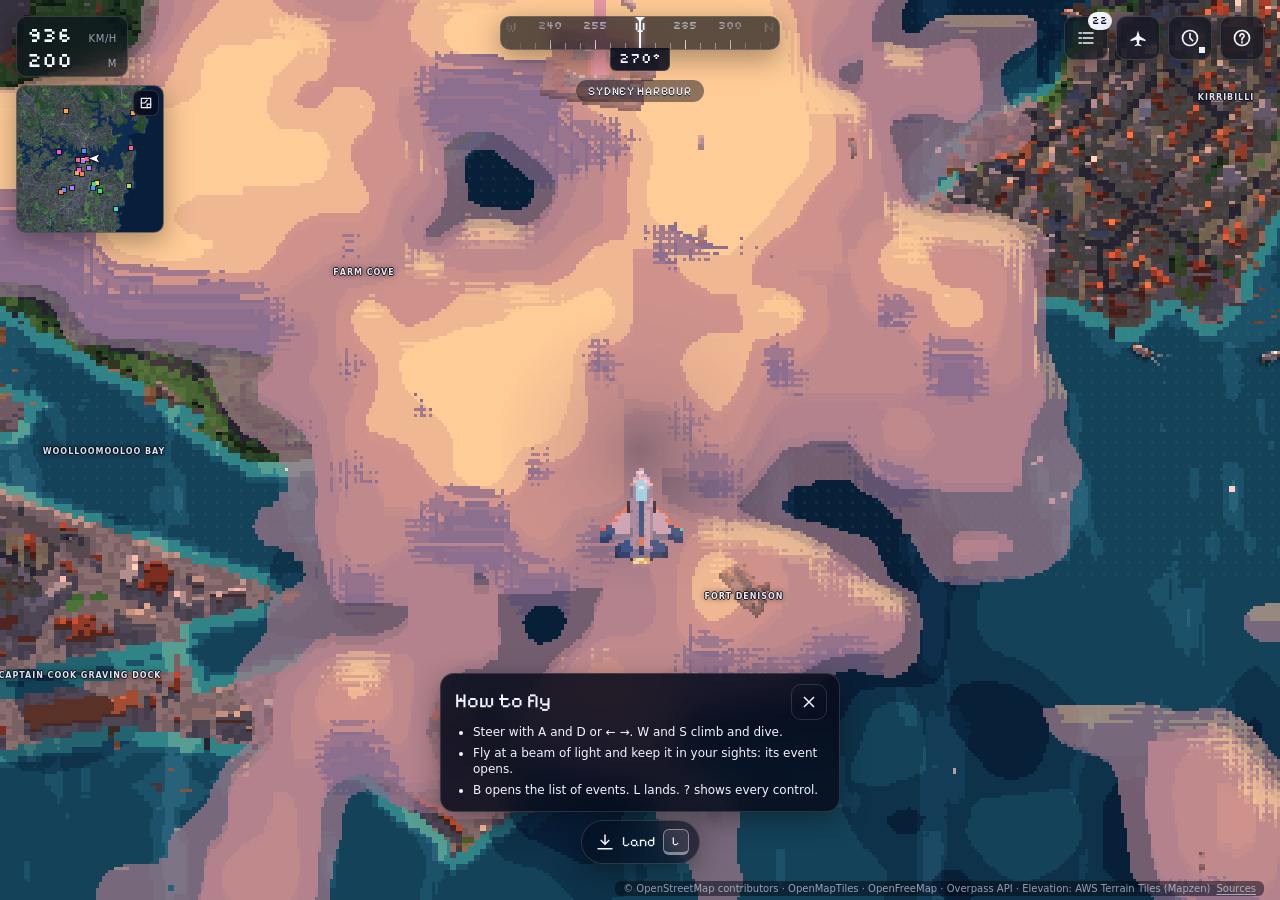
==== index.html @ 1a8a4163 "Sculpted, finer models for the cars, bus, jets and walker" ====
<!doctype html>
<html lang="en">
  <head>
    <meta charset="utf-8" />
    <meta name="viewport" content="width=device-width, initial-scale=1, viewport-fit=cover, user-scalable=no" />
    <!-- UI_CONFIG.theme.loadingBg, for before the script runs; src/ui/page-colour.test.ts keeps it in step. -->
    <meta name="theme-color" content="#0b1020" />
    <title>Flyby Sydney</title>
    <script type="module" crossorigin src="./assets/index-UgwZSFsy.js"></script>
    <link rel="stylesheet" crossorigin href="./assets/index-CGlspt0a.css">
  </head>
  <body>
    <div id="app">
      <canvas id="view" aria-label="Map of Sydney seen from the air"></canvas>
      <div id="ui"></div>
    </div>
  </body>
</html>
---- assets/index-CGlspt0a.css ----
:root{color-scheme:dark}html,body{margin:0;height:100%;overflow:hidden;background:#0b1020;overscroll-behavior:none;-webkit-tap-highlight-color:transparent}#app{position:fixed;inset:0}#view{position:absolute;inset:0;width:100%;height:100%;display:block;image-rendering:crisp-edges;image-rendering:pixelated;touch-action:none;user-select:none;-webkit-user-select:none}.fs-ui{--fs-font-pixel: "Pixelify Sans", ui-monospace, "SF Mono", Menlo, Consolas, monospace;--fs-family-number: "Silkscreen", "Pixelify Sans", ui-monospace, "SF Mono", Menlo, Consolas, monospace;--fs-font-ui: system-ui, -apple-system, "Segoe UI", Roboto, "Helvetica Neue", Arial, sans-serif;--edge-t: max(var(--fs-gutter), env(safe-area-inset-top, 0px));--edge-r: max(var(--fs-gutter), env(safe-area-inset-right, 0px));--edge-b: max(var(--fs-gutter), env(safe-area-inset-bottom, 0px));--edge-l: max(var(--fs-gutter), env(safe-area-inset-left, 0px));--btn: var(--fs-button);--map: var(--fs-minimap);--steer: var(--fs-steer-zone);--boost: var(--fs-boost);--pad-btn: var(--fs-pad-button);--pad-land: var(--fs-pad-land);--top-right-w: calc(4 * var(--btn) + 3 * var(--fs-gap));--readout-w: var(--fs-readout-w);--side: max(var(--readout-w), var(--top-right-w));--touch-col-gap: 10px;--pad-gap: 8px;--touch-right-w: calc(var(--fs-zoom-button) + var(--touch-col-gap) + var(--pad-btn) + var(--pad-gap) + var(--boost));--c: var(--fs-text);--c-soft: var(--fs-hover);position:fixed;inset:0;overflow:hidden;overflow:clip;pointer-events:none;color:var(--fs-text);font-family:var(--fs-font-ui);font-size:var(--fs-font-body);line-height:1.35;-webkit-font-smoothing:antialiased;-webkit-tap-highlight-color:transparent;-webkit-user-select:none;user-select:none}.fs-ui.fs-compact{--btn: var(--fs-button-compact);--readout-w: var(--fs-readout-compact-w);--map: var(--fs-minimap-compact);--top-right-w: calc(2 * var(--btn) + var(--fs-gap))}.fs-ui.fs-short{--map: var(--fs-minimap-short);--steer: var(--fs-steer-zone-short);--boost: var(--fs-boost-short);--pad-btn: var(--fs-pad-button-short);--pad-land: var(--fs-pad-land-short)}.fs-ui [hidden]{display:none!important}.fs-ui *,.fs-ui *:before,.fs-ui *:after{box-sizing:border-box}:where(.fs-ui) :where(button,input,a){font:inherit;color:inherit}:where(.fs-ui) :where(button){cursor:pointer;border:0;background:none;padding:0;margin:0}.fs-ui :focus-visible{outline:2px solid var(--fs-text);outline-offset:2px}.fs-ui :focus:not(:focus-visible){outline:none}.fs-hit{pointer-events:auto}.fs-num,.fs-panel-title,.fs-dialog-title,.fs-card-title,.fs-loading-title{font-family:var(--fs-font-pixel);font-variant-numeric:tabular-nums;letter-spacing:.02em}.fs-num{font-family:var(--fs-family-number);letter-spacing:0}.fs-icon{width:1em;height:1em;flex:none;fill:none;stroke:currentColor;stroke-width:2;stroke-linecap:square;stroke-linejoin:miter}.fs-visually-hidden{position:absolute!important;width:1px;height:1px;overflow:hidden;clip:rect(0 0 0 0);white-space:nowrap}.fs-glass,.fs-glass-strong{background:var(--fs-panel-bg);border:1px solid var(--fs-border);box-shadow:var(--fs-shadow);-webkit-backdrop-filter:blur(var(--fs-blur)) saturate(1.4);backdrop-filter:blur(var(--fs-blur)) saturate(1.4)}.fs-glass-strong{background:var(--fs-panel-bg-strong)}.fs-layer{position:absolute;inset:0;overflow:hidden;pointer-events:none;z-index:var(--fs-z-labels)}.fs-labels{position:absolute;inset:0}.fs-label{position:absolute;left:0;top:0;white-space:nowrap;will-change:transform,opacity;pointer-events:none}.fs-label-inner{display:inline-flex;align-items:center;gap:var(--fs-gap-small);transform:translate(-50%,-50%)}.fs-label-dot{display:none}.fs-label-place .fs-label-inner{font-size:var(--fs-font-place-label);font-weight:650;font-variant-caps:all-small-caps;letter-spacing:.08em;color:var(--fs-text);text-shadow:1px 0 0 var(--fs-label-outline),-1px 0 0 var(--fs-label-outline),0 1px 0 var(--fs-label-outline),0 -1px 0 var(--fs-label-outline),0 0 6px var(--fs-label-outline)}.fs-label-landmark .fs-label-inner{transform:translate(-50%,calc(-100% - var(--fs-label-landmark-offset)));font-family:var(--fs-font-pixel);font-size:var(--fs-font-landmark-label);text-transform:uppercase;letter-spacing:.08em;color:var(--fs-text);text-shadow:1px 0 0 var(--fs-label-outline),-1px 0 0 var(--fs-label-outline),0 1px 0 var(--fs-label-outline),0 -1px 0 var(--fs-label-outline)}.fs-label-landmark .fs-label-inner:before{content:"";width:5px;height:5px;background:var(--fs-text);transform:rotate(45deg);box-shadow:0 0 0 1px var(--fs-label-outline)}.fs-label-event .fs-label-inner{pointer-events:auto;cursor:pointer;transform:translate(-50%,calc(-100% - var(--fs-label-event-offset)));padding:3px 9px 3px 7px;border-radius:999px;background:var(--fs-label-bg);border:1px solid var(--fs-border);font-size:var(--fs-font-event-label);font-weight:600;max-width:40vw}.fs-label-event .fs-label-text{overflow:hidden;text-overflow:ellipsis}.fs-label-event .fs-label-dot{display:block;flex:none;width:8px;height:8px;background:var(--c);box-shadow:0 0 6px var(--c)}.fs-label-event:hover .fs-label-inner{border-color:var(--c)}.fs-lock{--half: 40px;position:absolute;left:0;top:0;z-index:var(--fs-z-lock);color:var(--c, var(--fs-lock-neutral));pointer-events:none;will-change:transform}.fs-corner{position:absolute;left:0;top:0;width:var(--fs-lock-bracket);height:var(--fs-lock-bracket);line-height:0;filter:drop-shadow(0 0 1px rgba(0,0,0,.9)) drop-shadow(0 0 4px var(--c, transparent))}.fs-tl{transform:translate(calc(-1 * var(--half)),calc(-1 * var(--half)))}.fs-tr{transform:translate(calc(var(--half) - var(--fs-lock-bracket)),calc(-1 * var(--half))) scaleX(-1)}.fs-bl{transform:translate(calc(-1 * var(--half)),calc(var(--half) - var(--fs-lock-bracket))) scaleY(-1)}.fs-br{transform:translate(calc(var(--half) - var(--fs-lock-bracket)),calc(var(--half) - var(--fs-lock-bracket))) scale(-1)}.fs-bracket{display:block}.fs-bracket-ink{fill:currentColor}.fs-ring{position:absolute;left:0;top:0;transform:translate(-50%,-50%) rotate(-90deg);filter:drop-shadow(0 0 1px rgba(0,0,0,.9))}.fs-ring-track{fill:none;stroke:#ffffff47}.fs-ring-fill{fill:none;stroke:currentColor}.fs-lock-below{position:absolute;left:0;top:calc(var(--half) + var(--fs-lock-title-gap));transform:translate(-50%);display:flex;flex-direction:column;align-items:center;gap:3px}.fs-lock-title{max-width:60vw;overflow:hidden;text-overflow:ellipsis;white-space:nowrap;padding:2px 8px;border-radius:6px;background:var(--fs-panel-bg);border:1px solid var(--fs-border);font-family:var(--fs-font-pixel);font-size:var(--fs-font-small);color:var(--fs-text)}.fs-lock-hint{padding:1px 7px;border-radius:6px;background:var(--c, var(--fs-lock-neutral));color:var(--fs-loading-bg);font-family:var(--fs-font-pixel);font-size:var(--fs-font-tiny);letter-spacing:.06em;text-transform:uppercase;white-space:nowrap}.fs-lock.fs-locked .fs-corner{animation:fs-flash .5s steps(2,jump-none) 2}@keyframes fs-flash{50%{opacity:.25}}.fs-top{position:absolute;top:var(--edge-t);left:var(--edge-l);right:var(--edge-r);display:grid;grid-template-columns:minmax(var(--side),1fr) minmax(0,var(--fs-compass-w)) minmax(var(--side),1fr);gap:var(--fs-gap);align-items:start;z-index:var(--fs-z-hud);pointer-events:none}.fs-wide.fs-panel-open .fs-top{right:calc(var(--edge-r) + var(--fs-panel-w) + var(--fs-gap));--side: var(--readout-w)}.fs-top-left{display:flex;flex-direction:column;align-items:flex-start;gap:var(--fs-gap)}.fs-top-centre{display:flex;flex-direction:column;align-items:center;min-width:0}.fs-readouts{width:var(--readout-w);padding:6px 10px;border-radius:var(--fs-radius-small);display:grid;gap:2px}.fs-readout{display:flex;align-items:baseline;justify-content:space-between;gap:var(--fs-gap-small)}.fs-readout-value{font-size:var(--fs-font-number);line-height:1.1}.fs-readout-unit{font-size:var(--fs-font-tiny);color:var(--fs-muted);text-transform:uppercase;letter-spacing:.06em}.fs-compact .fs-readout-value{font-size:var(--fs-font-number-compact)}.fs-fps{padding:3px 8px;border-radius:999px;font-size:var(--fs-font-small);display:inline-flex;gap:var(--fs-gap-small);align-items:baseline}.fs-compass{position:relative;width:100%;height:var(--fs-compass-h);border-radius:var(--fs-radius-small)}.fs-compass-window{position:absolute;inset:0;overflow:hidden;border-radius:inherit;-webkit-mask-image:linear-gradient(90deg,transparent,#000 22%,#000 78%,transparent);mask-image:linear-gradient(90deg,transparent,#000 22%,#000 78%,transparent)}.fs-compass-strip{position:absolute;top:0;bottom:0;left:50%;background-image:linear-gradient(90deg,rgba(255,255,255,.4) 1px,transparent 1px);background-size:var(--fs-compass-tick) 6px;background-position:0 100%;background-repeat:repeat-x;will-change:transform}.fs-compass-mark{position:absolute;top:3px;transform:translate(-50%);font-family:var(--fs-family-number);font-size:var(--fs-font-compass);color:var(--fs-muted);line-height:1}.fs-compass-mark:after{content:"";position:absolute;left:50%;top:calc(var(--fs-compass-h) - 14px);width:1px;height:10px;background:#ffffffa6}.fs-compass-mark.fs-cardinal{font-size:var(--fs-font-body);color:var(--fs-text)}.fs-compass-mark.fs-north{font-weight:700}.fs-compass-needle{position:absolute;left:50%;top:0;bottom:0;width:2px;margin-left:-1px;background:var(--fs-text);box-shadow:0 0 6px #fff9}.fs-compass-needle:before{content:"";position:absolute;left:-4px;top:0;border:5px solid transparent;border-top-color:var(--fs-text)}.fs-compass-readout{position:absolute;left:50%;top:100%;transform:translate(-50%,-1px);padding:1px 8px 2px;border-radius:0 0 6px 6px;background:var(--fs-panel-bg-strong);border:1px solid var(--fs-border);border-top:0;font-size:var(--fs-font-body)}.fs-banner{margin-top:30px;max-width:100%;padding:3px 12px;border-radius:999px;background:#04081473;font-family:var(--fs-font-pixel);font-size:var(--fs-font-small);letter-spacing:.06em;text-transform:uppercase;white-space:nowrap;overflow:hidden;text-overflow:ellipsis;text-shadow:0 1px 0 var(--fs-label-outline)}.fs-street{margin-top:6px;max-width:100%;padding:3px 10px;border-radius:999px;display:inline-flex;align-items:center;gap:7px;font-size:var(--fs-font-tiny)}.fs-street-label{font-family:var(--fs-font-pixel);letter-spacing:.06em;text-transform:uppercase;white-space:nowrap;overflow:hidden;text-overflow:ellipsis;min-width:0}.fs-street-bar{flex:none;width:40px;height:6px;background:#ffffff29;overflow:hidden}.fs-street-fill{display:block;width:100%;height:100%;background:var(--fs-text);transform:scaleX(0);transform-origin:left}.fs-street-num{flex:none;min-width:3ch;text-align:right}.fs-compact .fs-street-bar{display:none}.fs-minimap{position:relative;width:var(--map);height:var(--map);border-radius:var(--fs-radius-small);overflow:hidden;pointer-events:auto}.fs-minimap-canvas{display:block;width:100%;height:100%;image-rendering:pixelated;image-rendering:crisp-edges;cursor:pointer}.fs-minimap-toggle{position:absolute;top:4px;right:4px;width:26px;height:26px;display:grid;place-items:center;border-radius:7px;background:var(--fs-panel-bg-strong);border:1px solid var(--fs-border);font-size:14px}.fs-minimap.fs-collapsed{width:36px;height:36px}.fs-minimap.fs-collapsed .fs-minimap-canvas{display:none}.fs-minimap.fs-collapsed .fs-minimap-toggle{inset:4px;width:auto;height:auto;background:none;border:0}.fs-top-right{position:absolute;top:var(--edge-t);right:var(--edge-r);z-index:var(--fs-z-popover);pointer-events:none}.fs-topbar{display:grid;grid-auto-flow:column;gap:var(--fs-gap)}.fs-compact .fs-topbar{grid-auto-flow:row;grid-template-columns:repeat(2,var(--btn))}.fs-round{position:relative;width:var(--btn);height:var(--btn);display:grid;place-items:center;border-radius:var(--fs-radius-small);font-size:20px;transition:background-color var(--fs-fast),border-color var(--fs-fast)}.fs-round:hover{background-color:#1e2642cc}.fs-round.fs-on{border-color:var(--fs-border-strong);background-color:#283256d9}.fs-badge{position:absolute;top:-5px;right:-5px;min-width:18px;height:18px;padding:0 4px;border-radius:9px;display:grid;place-items:center;background:var(--fs-text);color:var(--fs-loading-bg);font-size:var(--fs-font-tiny);line-height:1}.fs-live-dot{position:absolute;right:6px;bottom:6px;width:6px;height:6px;background:var(--fs-text);opacity:0}.fs-btn-time.fs-live .fs-live-dot{opacity:1;animation:fs-blink 2s steps(2,jump-none) infinite}@keyframes fs-blink{50%{opacity:.2}}.fs-popover{position:absolute;top:calc(100% + var(--fs-gap));right:0;width:min(var(--fs-popover-w),calc(100vw - 2 * var(--fs-gutter)));max-height:calc(100vh - var(--edge-t) - var(--edge-b) - 2 * var(--btn) - 3 * var(--fs-gap));overflow-y:auto;overscroll-behavior:contain;padding:12px 14px 14px;border-radius:var(--fs-radius);background:var(--fs-panel-bg-strong)}.fs-popover-head{display:flex;align-items:center;justify-content:space-between;gap:var(--fs-gap)}.fs-popover-title{font-family:var(--fs-font-pixel);font-size:var(--fs-font-body)}.fs-time-value{display:block;margin:10px 0 8px;font-size:var(--fs-font-heading)}.fs-popover-note{margin:10px 0 0;color:var(--fs-muted);font-size:var(--fs-font-small)}.fs-popover-section{margin-top:12px;padding-top:12px;border-top:1px solid var(--fs-border)}.fs-quality-head{display:flex;align-items:center;justify-content:space-between;gap:var(--fs-gap);flex-wrap:wrap}.fs-slider{width:100%;height:28px;margin:0;background:transparent;-webkit-appearance:none;appearance:none;cursor:pointer}.fs-slider::-webkit-slider-runnable-track{height:8px;border-radius:2px;background:linear-gradient(90deg,#141c3d 0% 20%,#c9875a 26%,#8fb7e0 40% 70%,#d9785a 77%,#3a2a5c 84%,#141c3d 92%);border:1px solid var(--fs-border)}.fs-slider::-moz-range-track{height:8px;border-radius:2px;background:linear-gradient(90deg,#141c3d 0% 20%,#c9875a 26%,#8fb7e0 40% 70%,#d9785a 77%,#3a2a5c 84%,#141c3d 92%);border:1px solid var(--fs-border)}.fs-slider::-webkit-slider-thumb{-webkit-appearance:none;width:18px;height:22px;margin-top:-8px;border-radius:3px;background:var(--fs-text);border:2px solid var(--fs-loading-bg);box-shadow:0 0 0 1px var(--fs-border-strong)}.fs-slider::-moz-range-thumb{width:14px;height:18px;border-radius:3px;background:var(--fs-text);border:2px solid var(--fs-loading-bg)}.fs-time-ticks{position:relative;height:14px;margin:2px 9px 0}.fs-time-tick{position:absolute;top:0;transform:translate(-50%);font-size:var(--fs-font-tiny);color:var(--fs-muted);white-space:nowrap}.fs-chip{height:var(--fs-chip-h);padding:0 11px;border-radius:999px;border:1px solid var(--fs-border);background:#ffffff0a;font-size:13px;font-weight:600;display:inline-flex;align-items:center;gap:6px;white-space:nowrap;flex:none;transition:background-color var(--fs-fast),border-color var(--fs-fast)}.fs-chip:hover{background:var(--fs-hover)}.fs-chip.fs-on{background:#ffffff29;border-color:var(--fs-border-strong)}.fs-chip-cat.fs-on{background:var(--c-soft);border-color:var(--c)}.fs-chip-icon{font-size:14px;line-height:1}.fs-static{pointer-events:none}.fs-icon-btn{width:36px;height:36px;flex:none;display:grid;place-items:center;border-radius:var(--fs-radius-small);border:1px solid var(--fs-border);font-size:18px;transition:background-color var(--fs-fast)}.fs-icon-btn:hover{background:var(--fs-hover)}.fs-btn{flex:1 1 0;min-width:0;height:var(--fs-action-h);padding:0 14px;display:inline-flex;align-items:center;justify-content:center;gap:8px;border-radius:var(--fs-radius-small);border:1px solid var(--fs-border-strong);background:#ffffff0f;font-weight:650;text-decoration:none;white-space:nowrap;font-size:var(--fs-font-body);transition:background-color var(--fs-fast),filter var(--fs-fast)}.fs-btn .fs-icon{font-size:18px}.fs-btn:hover{background:var(--fs-hover)}.fs-btn-primary{flex-basis:100%;background:var(--c);border-color:transparent;color:var(--fs-loading-bg);box-shadow:0 0 22px var(--c-soft)}.fs-btn-primary:hover{filter:brightness(1.08)}.fs-link-btn{font-size:var(--fs-font-small);color:var(--fs-muted);text-decoration:underline;text-underline-offset:2px}.fs-tag{display:inline-flex;align-items:center;gap:4px;padding:1px 6px;border-radius:4px;border:1px dashed var(--fs-border-strong);color:var(--fs-muted);font-size:var(--fs-font-tiny);text-transform:uppercase;letter-spacing:.06em;white-space:nowrap}.fs-tag-sample{height:var(--fs-chip-h);padding:0 10px;border-radius:999px;font-size:var(--fs-font-tiny)}.fs-tag .fs-icon{font-size:12px}.fs-panel{position:absolute;left:0;right:0;bottom:0;z-index:var(--fs-z-panel);display:flex;flex-direction:column;max-height:var(--fs-sheet-max);border-radius:var(--fs-radius) var(--fs-radius) 0 0;border-bottom:0;padding-bottom:env(safe-area-inset-bottom,0px);padding-left:env(safe-area-inset-left,0px);padding-right:env(safe-area-inset-right,0px);visibility:hidden;transform:translate3d(0,calc(100% + 24px),0);transition:transform var(--fs-panel) cubic-bezier(.2,.8,.2,1),visibility 0s linear var(--fs-panel);-webkit-user-select:text;user-select:text}.fs-panel.fs-open{visibility:visible;transform:none;transition:transform var(--fs-panel) cubic-bezier(.2,.8,.2,1),visibility 0s}.fs-panel.fs-dragging{transition:none}.fs-drawer{height:var(--fs-sheet-max)}.fs-card{z-index:var(--fs-z-card)}.fs-wide .fs-panel{top:calc(var(--edge-t) + var(--btn) + var(--fs-gap));right:var(--edge-r);bottom:var(--edge-b);left:auto;width:min(var(--fs-panel-w),calc(100vw - 2 * var(--fs-gutter)));height:auto;max-height:none;border-radius:var(--fs-radius);border-bottom:1px solid var(--fs-border);padding:0;transform:translate3d(calc(100% + var(--edge-r) + 24px),0,0)}.fs-wide .fs-card{bottom:auto;max-height:calc(100% - var(--edge-t) - var(--btn) - var(--fs-gap) - var(--edge-b))}.fs-wide .fs-panel.fs-open{transform:none}.fs-short .fs-panel-head{padding-bottom:6px}.fs-panel-head{flex:none;padding:8px var(--fs-gutter) 10px;touch-action:none}.fs-wide .fs-panel-head{padding-top:14px;touch-action:auto}.fs-grabber{width:38px;height:4px;margin:0 auto 8px;border-radius:2px;background:#ffffff4d}.fs-wide .fs-grabber{display:none}.fs-panel-head-row{display:flex;align-items:center;justify-content:space-between;gap:var(--fs-gap)}.fs-panel-head-text{display:flex;align-items:baseline;gap:10px;min-width:0}.fs-panel-title{margin:0;font-size:var(--fs-font-heading);font-weight:600;outline:none}.fs-count{color:var(--fs-muted);font-size:var(--fs-font-small)}.fs-panel-body{flex:1 1 auto;min-height:0;overflow-y:auto;overscroll-behavior:contain;-webkit-overflow-scrolling:touch;touch-action:pan-y;padding:0 var(--fs-gutter) var(--fs-gutter)}.fs-search{display:flex;align-items:center;gap:8px;height:42px;padding:0 12px;border-radius:var(--fs-radius-small);background:#ffffff0f;border:1px solid var(--fs-border);color:var(--fs-muted);font-size:16px}.fs-search:focus-within{border-color:var(--fs-border-strong)}.fs-search-input{flex:1;min-width:0;height:100%;border:0;outline:none;background:transparent;color:var(--fs-text);font-size:var(--fs-font-input);-webkit-user-select:text;user-select:text}.fs-search-input::placeholder{color:var(--fs-muted)}.fs-chips{display:flex;flex-wrap:wrap;gap:6px;margin-top:10px}.fs-chips-scroll{flex-wrap:nowrap;overflow-x:auto;margin-left:calc(-1 * var(--fs-gutter));margin-right:calc(-1 * var(--fs-gutter));padding:0 var(--fs-gutter) 2px;scrollbar-width:none;touch-action:pan-x pan-y;-webkit-mask-image:linear-gradient(90deg,#000 85%,transparent);mask-image:linear-gradient(90deg,#000 85%,transparent)}.fs-chips-when{flex-wrap:nowrap;overflow-x:auto;scrollbar-width:none}.fs-chips-when .fs-chip{flex:1 1 auto;justify-content:center;padding:0 6px}.fs-chips-when::-webkit-scrollbar,.fs-chips-scroll::-webkit-scrollbar{display:none}.fs-wide:not(.fs-short) .fs-chips-scroll{flex-wrap:wrap;overflow:visible;margin-left:0;margin-right:0;padding:0;-webkit-mask-image:none;mask-image:none}.fs-list-meta{display:flex;align-items:center;justify-content:space-between;gap:var(--fs-gap);margin:12px 0 8px}.fs-segment{display:inline-flex;padding:2px;border-radius:999px;border:1px solid var(--fs-border)}.fs-segment-btn{height:26px;padding:0 11px;border-radius:999px;font-size:var(--fs-font-small);font-weight:600;color:var(--fs-muted)}.fs-segment-btn.fs-on{background:#ffffff24;color:var(--fs-text)}.fs-list{list-style:none;margin:0;padding:0;display:flex;flex-direction:column;gap:4px}.fs-item{width:100%;display:grid;grid-template-columns:var(--fs-icon-tile) minmax(0,1fr) auto;gap:10px;align-items:center;padding:8px;border-radius:var(--fs-radius-small);border:1px solid transparent;background:#ffffff08;text-align:left;transition:background-color var(--fs-fast),border-color var(--fs-fast)}.fs-item:hover{background:var(--fs-hover)}.fs-item:focus-visible{outline:none;border-color:var(--c);background:var(--fs-hover)}.fs-tile{width:var(--fs-icon-tile);height:var(--fs-icon-tile);display:grid;place-items:center;border-radius:9px;background:var(--c-soft);box-shadow:inset 0 0 0 1px var(--c);font-size:18px;line-height:1}.fs-item-main{display:flex;flex-direction:column;gap:2px;min-width:0}.fs-item-title{font-weight:650;overflow:hidden;display:-webkit-box;-webkit-line-clamp:2;-webkit-box-orient:vertical}.fs-item-sub{display:flex;flex-wrap:nowrap;column-gap:6px;color:var(--fs-muted);font-size:var(--fs-font-small);min-width:0}.fs-item-venue{flex:0 1 auto;min-width:0;overflow:hidden;text-overflow:ellipsis;white-space:nowrap}.fs-item-when{flex:none;white-space:nowrap}.fs-item-when:before{content:"·";margin-right:6px}.fs-live-now .fs-item-when{color:var(--c);font-weight:650}.fs-item-meta{display:flex;flex-direction:column;align-items:flex-end;gap:3px;font-size:var(--fs-font-small);white-space:nowrap}.fs-item-distance:empty{display:none}.fs-item-price{color:var(--fs-muted);max-width:90px;overflow:hidden;text-overflow:ellipsis}.fs-empty{padding:28px 8px;text-align:center;color:var(--fs-muted)}.fs-card-tags{display:flex;flex-wrap:wrap;gap:6px;min-width:0}.fs-card-title{margin:2px 0 10px;font-size:var(--fs-font-heading);font-weight:600;line-height:1.2;outline:none;overflow-wrap:anywhere}.fs-facts{display:grid;gap:6px;margin-bottom:12px}.fs-fact{display:flex;align-items:flex-start;gap:10px}.fs-fact .fs-icon{font-size:16px;margin-top:1px;color:var(--c)}.fs-card-desc{margin:0 0 16px;line-height:1.5;color:#f3f5ffdb}.fs-card-actions{display:flex;flex-wrap:wrap;gap:var(--fs-gap)}.fs-card-actions .fs-btn-primary,.fs-card-actions .fs-btn-walk{flex:1 1 calc(50% - var(--fs-gap) / 2)}.fs-card .fs-peek-only{display:none}.fs-card.fs-peek .fs-peek-only{display:inline-flex}.fs-card.fs-peek .fs-peek-hide{display:none!important}.fs-card.fs-peek .fs-panel-body{cursor:pointer;overflow:hidden}.fs-card.fs-peek .fs-card-title{margin-bottom:4px;white-space:nowrap;overflow:hidden;text-overflow:ellipsis}.fs-card.fs-peek .fs-facts{margin-bottom:10px}.fs-card.fs-peek .fs-card-actions{flex-wrap:nowrap}.fs-card.fs-peek .fs-btn-primary,.fs-card.fs-peek .fs-btn-walk{flex-basis:0}.fs-card.fs-peek .fs-card-actions .fs-btn{padding:0 8px;gap:6px}.fs-compact .fs-card.fs-peek .fs-card-actions .fs-icon{display:none}.fs-touch-on:not(.fs-wide) .fs-card.fs-peek{left:var(--edge-l);right:var(--edge-r);bottom:calc(var(--edge-b) + var(--fs-attr-h) + var(--steer) + var(--fs-gap));border-radius:var(--fs-radius);border-bottom:1px solid var(--fs-border);padding:0}.fs-touch-on:not(.fs-wide) .fs-card.fs-peek .fs-grabber{display:none}.fs-card.fs-peek:not(.fs-open){opacity:0;transition:transform var(--fs-panel) cubic-bezier(.2,.8,.2,1),opacity var(--fs-panel),visibility 0s linear var(--fs-panel)}.fs-wide.fs-drawer-open .fs-card.fs-peek{top:auto;bottom:var(--edge-b)}.fs-roomy.fs-drawer-open .fs-card{right:calc(var(--edge-r) + var(--fs-panel-w) + var(--fs-gap))}.fs-roomy.fs-drawer-open .fs-card.fs-peek{top:calc(var(--edge-t) + var(--btn) + var(--fs-gap));bottom:auto}.fs-roomy.fs-drawer-open.fs-card-open .fs-top,.fs-roomy.fs-drawer-open.fs-card-open .fs-bottom-centre,.fs-roomy.fs-drawer-open.fs-card-open .fs-touch-right{right:calc(var(--edge-r) + 2 * var(--fs-panel-w) + 2 * var(--fs-gap))}.fs-wide.fs-panel-open .fs-popover{right:calc(var(--fs-panel-w) + var(--fs-gap))}.fs-roomy.fs-drawer-open.fs-card-open .fs-popover{right:calc(2 * var(--fs-panel-w) + 2 * var(--fs-gap))}.fs-short .fs-card:not(.fs-peek) .fs-card-actions{position:sticky;bottom:calc(-1 * var(--fs-gutter));margin:0 calc(-1 * var(--fs-gutter));padding:var(--fs-gap) var(--fs-gutter) var(--fs-gutter);background:var(--fs-loading-bg)}.fs-first{width:min(var(--fs-hint-w),100%);padding:10px 12px 12px 14px;border-radius:var(--fs-radius);pointer-events:auto}.fs-first-head{display:flex;align-items:center;justify-content:space-between;gap:var(--fs-gap);margin-bottom:4px}.fs-first-title{font-family:var(--fs-font-pixel);font-size:var(--fs-font-heading)}.fs-first-lines{margin:0;padding:0 0 0 18px;display:grid;gap:4px;font-size:var(--fs-font-small);line-height:1.4}.fs-panel-open:not(.fs-wide) .fs-first,.fs-short.fs-panel-open .fs-first{display:none}.fs-short .fs-first{position:relative;padding:6px 40px 6px 10px}.fs-short .fs-first-head{margin:0}.fs-short .fs-first-title{display:none}.fs-short .fs-first-head .fs-icon-btn{position:absolute;top:4px;right:4px;width:30px;height:30px}.fs-short .fs-first-lines{gap:1px;font-size:var(--fs-font-tiny)}.fs-bottom-centre{position:absolute;left:var(--edge-l);right:var(--edge-r);bottom:calc(var(--edge-b) + var(--fs-attr-h));display:flex;flex-direction:column;align-items:center;gap:var(--fs-gap);z-index:var(--fs-z-toast);pointer-events:none}.fs-touch-on:not(.fs-short) .fs-bottom-centre{bottom:calc(var(--edge-b) + var(--fs-attr-h) + var(--steer) + var(--fs-gap))}.fs-wide.fs-panel-open .fs-bottom-centre{right:calc(var(--edge-r) + var(--fs-panel-w) + var(--fs-gap))}.fs-panel-open:not(.fs-wide) .fs-status{display:none}.fs-status{display:flex;flex-direction:column;align-items:center;gap:var(--fs-gap);max-width:100%}.fs-status-pill{display:inline-flex;align-items:center;gap:10px;max-width:min(440px,100%);padding:7px 16px 7px 12px;border-radius:999px;font-size:18px}.fs-status-lines{display:flex;flex-direction:column;min-width:0}.fs-status-title{font-family:var(--fs-font-pixel);font-size:var(--fs-font-body);white-space:nowrap;overflow:hidden;text-overflow:ellipsis}.fs-status-hint{font-size:var(--fs-font-small);color:var(--fs-muted)}.fs-walk-tip .fs-status-hint{color:var(--fs-text)}.fs-hud-action{display:inline-flex;align-items:center;gap:8px;height:var(--fs-action-h);padding:0 10px 0 14px;border-radius:999px;font-family:var(--fs-font-pixel);font-size:var(--fs-font-body);transition:background-color var(--fs-fast),border-color var(--fs-fast)}.fs-hud-action .fs-icon{font-size:18px}.fs-hud-action:hover{background-color:#1e2642cc;border-color:var(--fs-border-strong)}.fs-warning{border-color:var(--fs-warning);color:var(--fs-warning);animation:fs-pulse 1.2s ease-in-out infinite}.fs-warning .fs-status-hint{color:var(--fs-text)}@keyframes fs-pulse{50%{box-shadow:0 0 0 4px #ffb5472e,var(--fs-shadow)}}.fs-toast{max-width:min(420px,100%);padding:8px 16px;border-radius:999px;font-size:var(--fs-font-small);text-align:center}.fs-toast-in{animation:fs-rise var(--fs-panel) ease-out}@keyframes fs-rise{0%{opacity:0;transform:translateY(8px)}}.fs-attr{position:absolute;right:var(--edge-r);bottom:max(4px,env(safe-area-inset-bottom,0px));max-width:calc(100% - 2 * var(--fs-gutter));z-index:var(--fs-z-hud);display:flex;flex-direction:column;align-items:flex-end;gap:var(--fs-gap-small);pointer-events:none}.fs-wide.fs-panel-open .fs-attr{right:calc(var(--edge-r) + var(--fs-panel-w) + var(--fs-gap));max-width:calc(100% - var(--fs-panel-w) - var(--edge-r) - var(--fs-gap) - var(--edge-l))}.fs-attr-line{display:flex;align-items:center;gap:6px;max-width:100%;padding:1px 8px;border-radius:6px;background:#04081480;font-size:var(--fs-font-tiny);color:var(--fs-muted)}.fs-attr-text{overflow:hidden;text-overflow:ellipsis;white-space:nowrap}.fs-attr-more{text-decoration:underline;text-underline-offset:2px;font-size:var(--fs-font-tiny);flex:none}.fs-sources{width:min(340px,calc(100vw - 2 * var(--fs-gutter)));padding:10px 12px;border-radius:var(--fs-radius-small);font-size:var(--fs-font-small);-webkit-user-select:text;user-select:text}.fs-sources-title{margin:0 0 6px;font-family:var(--fs-font-pixel);font-size:var(--fs-font-body);font-weight:600}.fs-sources ul{margin:0;padding-left:16px}.fs-sources li+li{margin-top:4px}.fs-sources a{color:var(--fs-text)}.fs-sources-meta{color:var(--fs-muted)}.fs-touch{position:absolute;bottom:calc(var(--edge-b) + var(--fs-attr-h));z-index:var(--fs-z-touch);pointer-events:none}.fs-touch-left{left:var(--edge-l);width:max(calc(2 * var(--fs-steer-radius)),min(var(--steer),calc(100% - var(--edge-l) - var(--edge-r) - var(--touch-right-w) - var(--fs-gap))));height:var(--steer)}.fs-wide.fs-panel-open .fs-touch-left{width:max(calc(2 * var(--fs-steer-radius)),min(var(--steer),calc(100% - var(--edge-l) - var(--edge-r) - var(--fs-panel-w) - var(--fs-gap) - var(--touch-right-w) - var(--fs-gap))))}.fs-steer{position:relative;width:100%;height:100%;border-radius:var(--fs-radius);touch-action:none}.fs-stick{position:absolute;left:50%;top:50%;width:calc(2 * var(--fs-steer-radius));height:calc(2 * var(--fs-steer-radius));margin:calc(-1 * var(--fs-steer-radius)) 0 0 calc(-1 * var(--fs-steer-radius));border-radius:50%;background:#090d1c6b;border:1px solid var(--fs-border);-webkit-backdrop-filter:blur(6px);backdrop-filter:blur(6px);transition:opacity var(--fs-fast)}.fs-stick:before{content:"";position:absolute;inset:22%;border-radius:50%;border:1px dashed rgba(255,255,255,.16)}.fs-knob{position:absolute;left:50%;top:50%;width:var(--fs-knob);height:var(--fs-knob);margin:calc(-.5 * var(--fs-knob)) 0 0 calc(-.5 * var(--fs-knob));border-radius:50%;background:#f3f5ffd1;box-shadow:0 2px 10px #0006,inset 0 -3px #00000026;will-change:transform}.fs-steering .fs-stick{background:#090d1c8c;border-color:var(--fs-border-strong)}.fs-steer-hint{position:absolute;left:50%;bottom:0;transform:translate(-50%);font-family:var(--fs-font-pixel);font-size:var(--fs-font-tiny);color:var(--fs-muted);text-transform:uppercase;letter-spacing:.1em;text-shadow:0 1px 0 var(--fs-label-outline)}.fs-steering .fs-steer-hint{opacity:0}.fs-touch-right{right:var(--edge-r);display:flex;align-items:flex-end;gap:var(--touch-col-gap)}.fs-wide.fs-panel-open .fs-touch-right{right:calc(var(--edge-r) + var(--fs-panel-w) + var(--fs-gap))}.fs-zoom-col{display:flex;flex-direction:column;gap:6px}.fs-pad-cluster{display:grid;grid-template-columns:var(--pad-btn) var(--boost);grid-template-rows:auto var(--pad-btn) var(--boost);gap:var(--pad-gap);place-items:center}.fs-pad-btn{width:var(--pad-btn);height:var(--pad-btn);display:flex;flex-direction:column;align-items:center;justify-content:center;gap:1px;border-radius:50%;background:#090d1c8c;border:1px solid var(--fs-border);box-shadow:0 4px 14px #0000004d;-webkit-backdrop-filter:blur(6px);backdrop-filter:blur(6px);font-size:20px;touch-action:none;-webkit-touch-callout:none;transition:transform 80ms ease-out,background-color 80ms}.fs-pad-btn.fs-pressed{transform:scale(.92);background:#3c4878bf;border-color:var(--fs-border-strong)}.fs-pad-label{font-family:var(--fs-font-pixel);font-size:9px;text-transform:uppercase;letter-spacing:.06em;line-height:1}.fs-pad-boost{width:var(--boost);height:var(--boost);font-size:26px}.fs-pad-view{grid-area:2 / 1}.fs-pad-select{grid-area:2 / 2}.fs-pad-roll{grid-area:3 / 1}.fs-pad-boost{grid-area:3 / 2}.fs-pad-btn.fs-pad-action{grid-area:1 / 1 / 2 / 3;width:100%;height:var(--pad-land);flex-direction:row;gap:6px;border-radius:999px;font-size:18px}.fs-pad-cluster.fs-two-actions .fs-pad-btn.fs-pad-action{grid-area:1 / 1 / 2 / 2;padding:0 8px}.fs-pad-cluster.fs-two-actions .fs-pad-btn.fs-pad-drive{grid-area:1 / 2 / 2 / 3}.fs-pad-action .fs-pad-label{font-size:var(--fs-font-small)}.fs-pad-zoom{width:var(--fs-zoom-button);height:var(--fs-zoom-button);border-radius:var(--fs-radius-small);font-size:18px}.fs-modal{position:absolute;inset:0;z-index:var(--fs-z-modal);display:grid;place-items:center;padding:var(--edge-t) var(--edge-r) var(--edge-b) var(--edge-l);background:#0306108c}.fs-dialog{width:min(var(--fs-dialog-w),100%);max-height:100%;overflow-y:auto;overscroll-behavior:contain;padding:16px var(--fs-gutter) var(--fs-gutter);border-radius:var(--fs-radius)}.fs-dialog-head{display:flex;align-items:center;justify-content:space-between;gap:var(--fs-gap)}.fs-dialog-brand{display:flex;align-items:center;gap:12px}.fs-dialog-title{margin:0;font-size:var(--fs-font-heading);font-weight:600}.fs-dialog-intro{margin:10px 0 14px;color:var(--fs-muted);line-height:1.5}.fs-tabs{display:flex;flex-wrap:wrap;gap:6px;margin-bottom:8px}.fs-tab{flex:1 1 auto;height:var(--fs-chip-h);padding:0 10px;border-radius:999px;border:1px solid var(--fs-border);font-size:13px;font-weight:600;color:var(--fs-muted)}.fs-tab.fs-on{background:#ffffff24;border-color:var(--fs-border-strong);color:var(--fs-text)}.fs-tab-panel{outline:none}.fs-keys{margin:0}.fs-keys-heading{margin:14px 0 2px;font-family:var(--fs-font-pixel);font-size:var(--fs-font-small);font-weight:400;letter-spacing:.08em;text-transform:uppercase;color:var(--fs-muted)}.fs-keys-heading:first-child{margin-top:4px}.fs-key-row{display:grid;grid-template-columns:minmax(0,.9fr) minmax(0,1.1fr);gap:12px;align-items:center;padding:8px 0;border-bottom:1px solid var(--fs-border)}.fs-key-row:last-child{border-bottom:0}.fs-keys dt{font-weight:600}.fs-keys dd{margin:0;display:flex;flex-wrap:wrap;justify-content:flex-end;align-items:center;gap:4px;text-align:right}.fs-ui kbd{min-width:26px;height:26px;padding:0 7px;display:inline-grid;place-items:center;border-radius:6px;border:1px solid var(--fs-border-strong);border-bottom-width:3px;background:#ffffff14;font-family:var(--fs-font-pixel);font-size:var(--fs-font-small);line-height:1}.fs-or,.fs-sep{color:var(--fs-muted);font-size:var(--fs-font-tiny);padding:0 2px}.fs-words{color:var(--fs-muted);font-size:var(--fs-font-small)}.fs-loading{position:absolute;inset:0;z-index:var(--fs-z-loading);display:grid;place-items:center;background:radial-gradient(120% 80% at 50% 0%,rgba(91,140,255,.18),transparent 60%),var(--fs-loading-bg);transition:opacity var(--fs-loading-fade) ease}.fs-loading.fs-out{opacity:0;pointer-events:none}.fs-loading-inner{position:relative;z-index:1;padding:0 var(--fs-gutter) 12vh;text-align:center}.fs-loading-jet{display:inline-block;margin-bottom:14px;animation:fs-bob 2.4s ease-in-out infinite}.fs-jet-sprite{display:block}.fs-jet-sprite .fs-flame{animation:fs-blink .3s steps(2,jump-none) infinite}@keyframes fs-bob{50%{transform:translateY(-6px)}}.fs-loading-title{margin:0;font-size:var(--fs-font-title);font-weight:700;line-height:1;text-shadow:0 4px 0 rgba(0,0,0,.45)}.fs-loading-tagline{margin:10px 0 0;color:var(--fs-muted)}.fs-loading-bar{width:min(var(--fs-loading-bar-w),72vw);height:var(--fs-loading-bar-h);margin:26px auto 10px;border-radius:2px;background:#ffffff1a;border:1px solid var(--fs-border);overflow:hidden}.fs-loading-fill{height:100%;transform-origin:0 50%;transform:scaleX(0);transition:transform .2s ease-out}.fs-loading-status{margin:0;min-height:1.4em;color:var(--fs-muted);font-size:var(--fs-font-small)}.fs-loading-action{flex:none;margin-top:12px;min-width:160px}.fs-loading-failed .fs-loading-status{color:var(--fs-text);max-width:min(420px,86vw)}.fs-loading-skyline{position:absolute;left:0;right:0;bottom:0;width:100%;height:auto;image-rendering:pixelated;image-rendering:crisp-edges}.fs-reduced-motion *,.fs-reduced-motion *:before,.fs-reduced-motion *:after{animation:none!important;transition-duration:0ms!important}@media(prefers-reduced-motion:reduce){.fs-ui *,.fs-ui *:before,.fs-ui *:after{animation:none!important;transition-duration:0ms!important}}
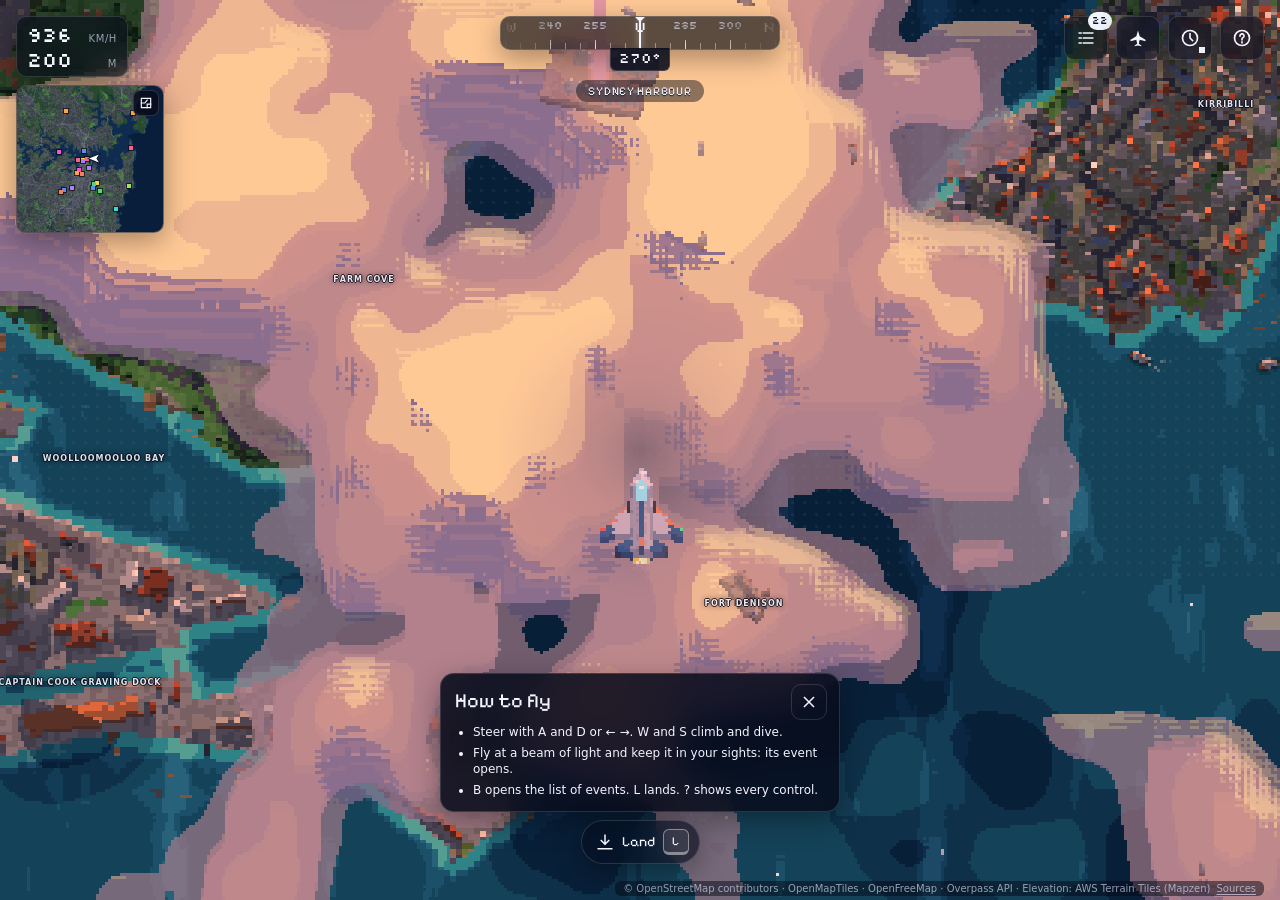
==== commit 2d50e720: "A softer, sharper pin beam" ====
--- a/index.html
+++ b/index.html
@@ -6,7 +6,7 @@
     <!-- UI_CONFIG.theme.loadingBg, for before the script runs; src/ui/page-colour.test.ts keeps it in step. -->
     <meta name="theme-color" content="#0b1020" />
     <title>Flyby Sydney</title>
-    <script type="module" crossorigin src="./assets/index-UgwZSFsy.js"></script>
+    <script type="module" crossorigin src="./assets/index-LeBvU5w_.js"></script>
     <link rel="stylesheet" crossorigin href="./assets/index-CGlspt0a.css">
   </head>
   <body>
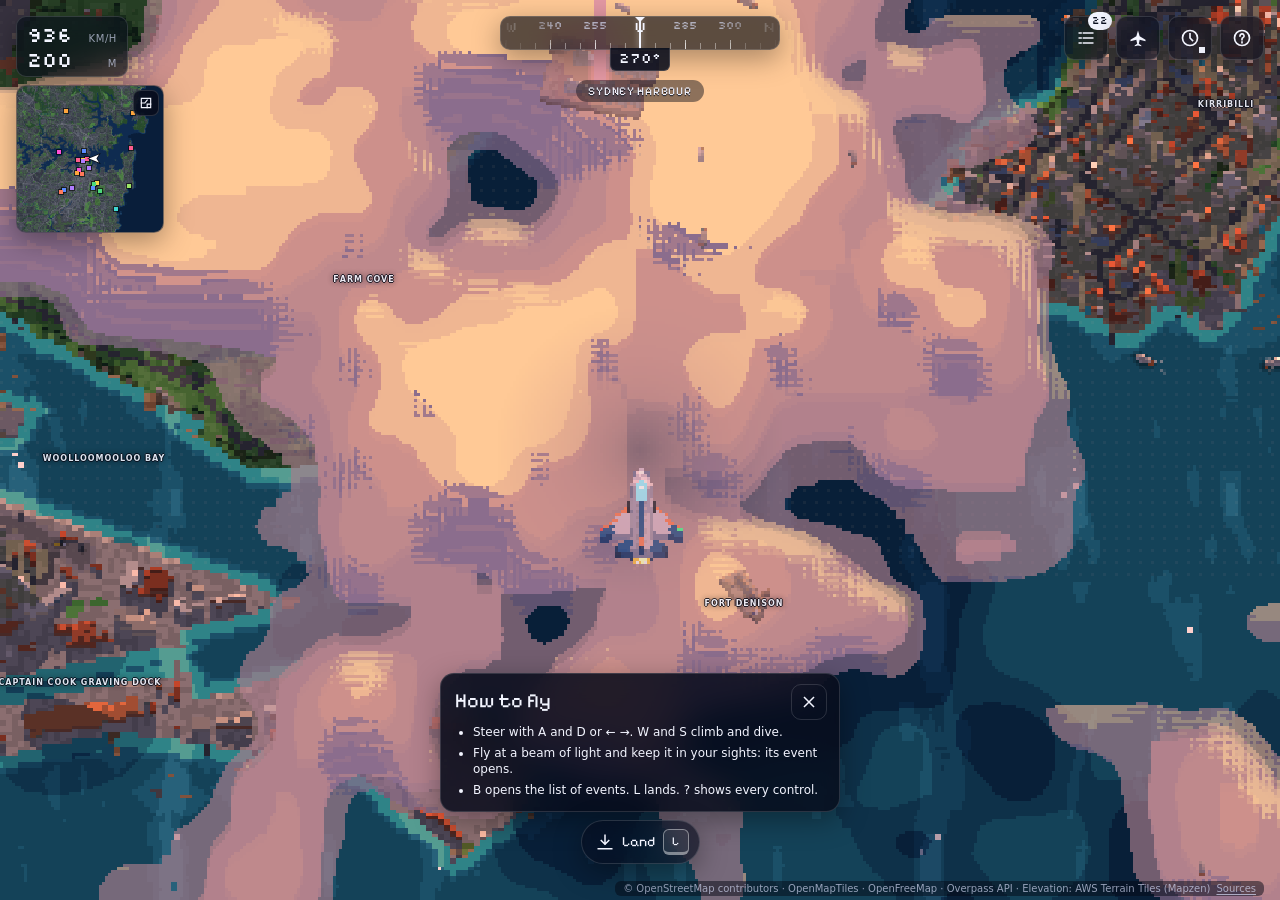
==== commit 654ec65e: "Distant cars stay on the road; re-bake with 132 street tiles" ====
--- a/index.html
+++ b/index.html
@@ -6,7 +6,7 @@
     <!-- UI_CONFIG.theme.loadingBg, for before the script runs; src/ui/page-colour.test.ts keeps it in step. -->
     <meta name="theme-color" content="#0b1020" />
     <title>Flyby Sydney</title>
-    <script type="module" crossorigin src="./assets/index-LeBvU5w_.js"></script>
+    <script type="module" crossorigin src="./assets/index-D_yqM-B0.js"></script>
     <link rel="stylesheet" crossorigin href="./assets/index-CGlspt0a.css">
   </head>
   <body>
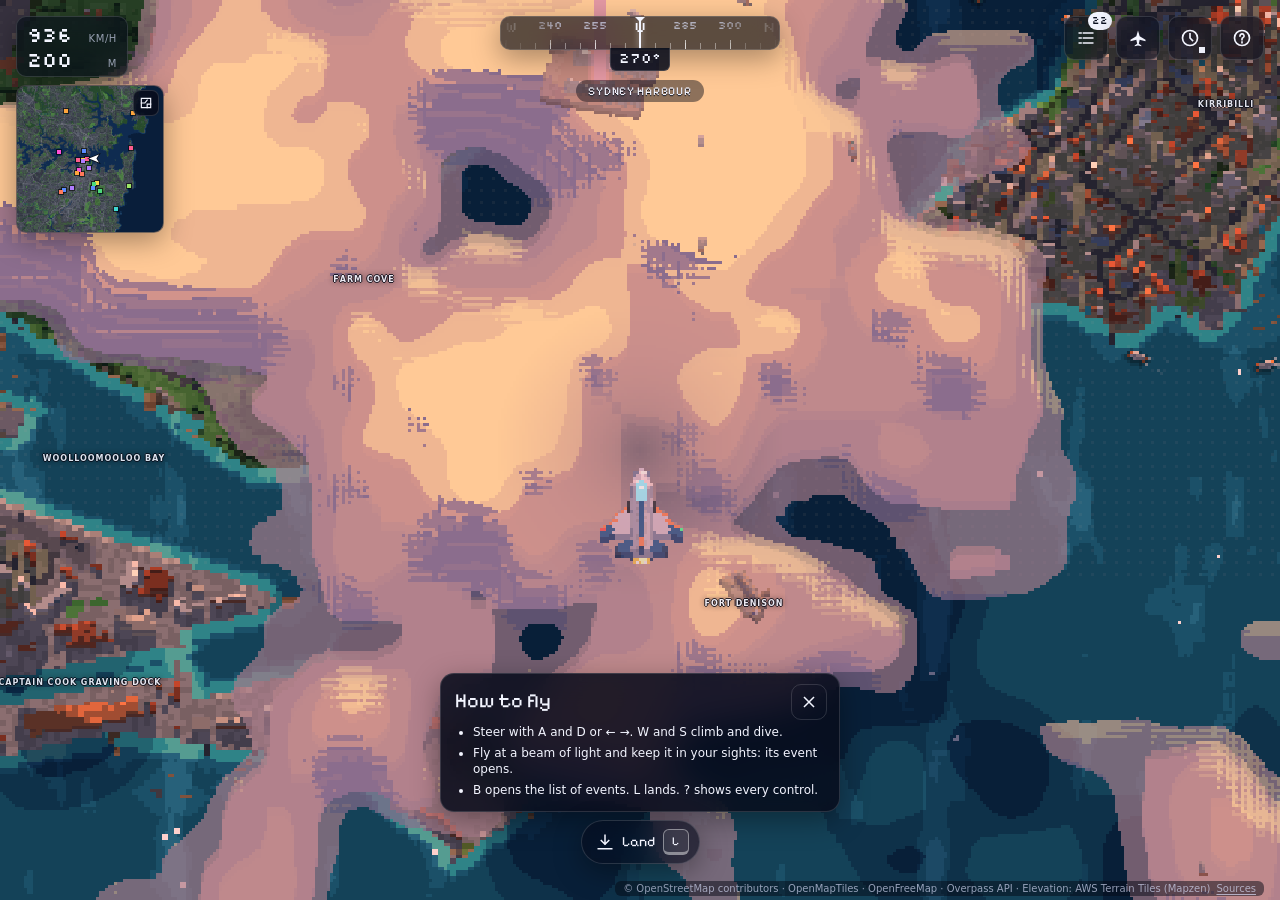
==== commit 3123973d: "Cars and boats fade in and out instead of popping" ====
--- a/index.html
+++ b/index.html
@@ -6,7 +6,7 @@
     <!-- UI_CONFIG.theme.loadingBg, for before the script runs; src/ui/page-colour.test.ts keeps it in step. -->
     <meta name="theme-color" content="#0b1020" />
     <title>Flyby Sydney</title>
-    <script type="module" crossorigin src="./assets/index-D_yqM-B0.js"></script>
+    <script type="module" crossorigin src="./assets/index-xgd9Ptvw.js"></script>
     <link rel="stylesheet" crossorigin href="./assets/index-CGlspt0a.css">
   </head>
   <body>
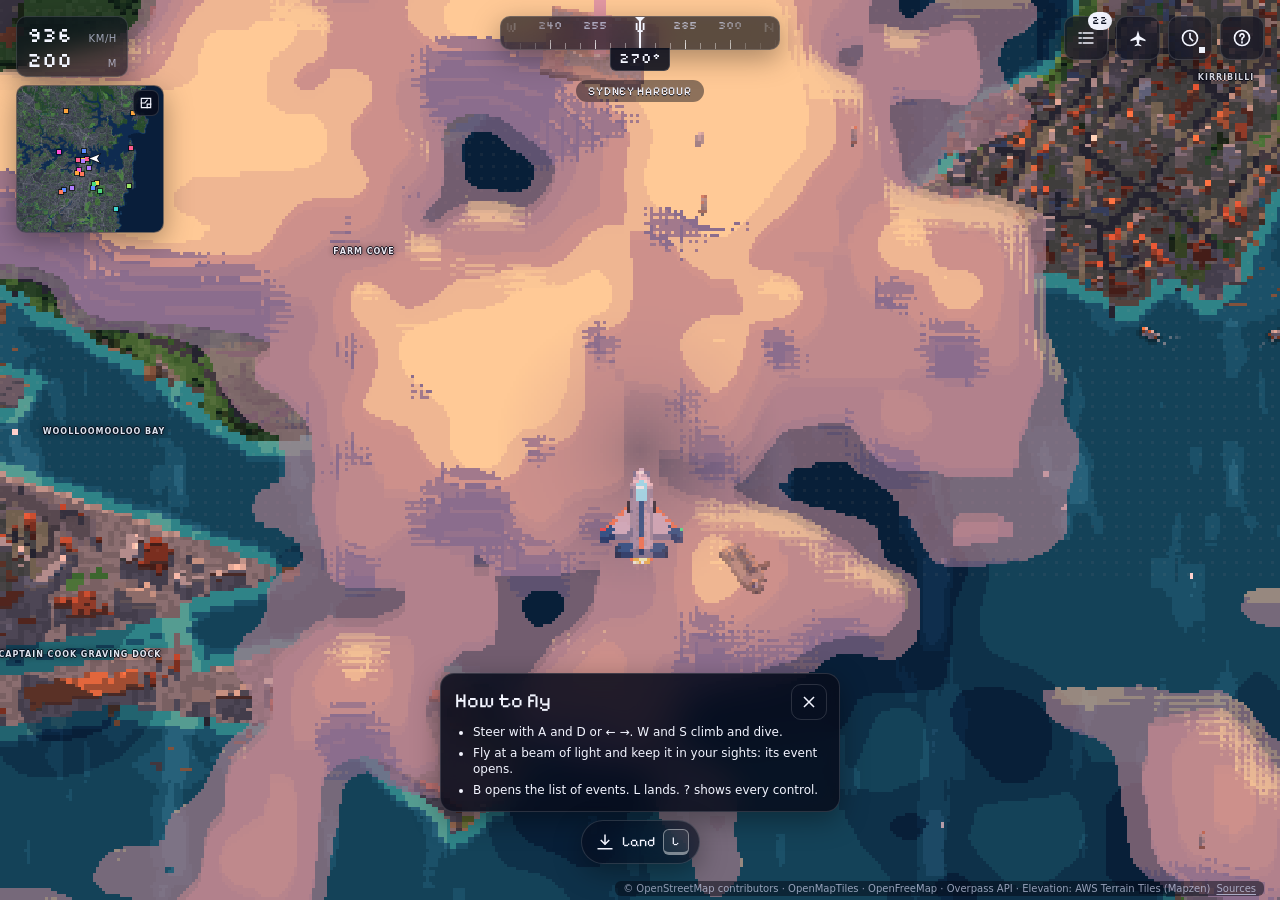
==== commit 75841b26: "Cars fade in time too, so nothing pops in hard moves or mode switches" ====
--- a/index.html
+++ b/index.html
@@ -6,7 +6,7 @@
     <!-- UI_CONFIG.theme.loadingBg, for before the script runs; src/ui/page-colour.test.ts keeps it in step. -->
     <meta name="theme-color" content="#0b1020" />
     <title>Flyby Sydney</title>
-    <script type="module" crossorigin src="./assets/index-xgd9Ptvw.js"></script>
+    <script type="module" crossorigin src="./assets/index-BwXRC1Ut.js"></script>
     <link rel="stylesheet" crossorigin href="./assets/index-CGlspt0a.css">
   </head>
   <body>
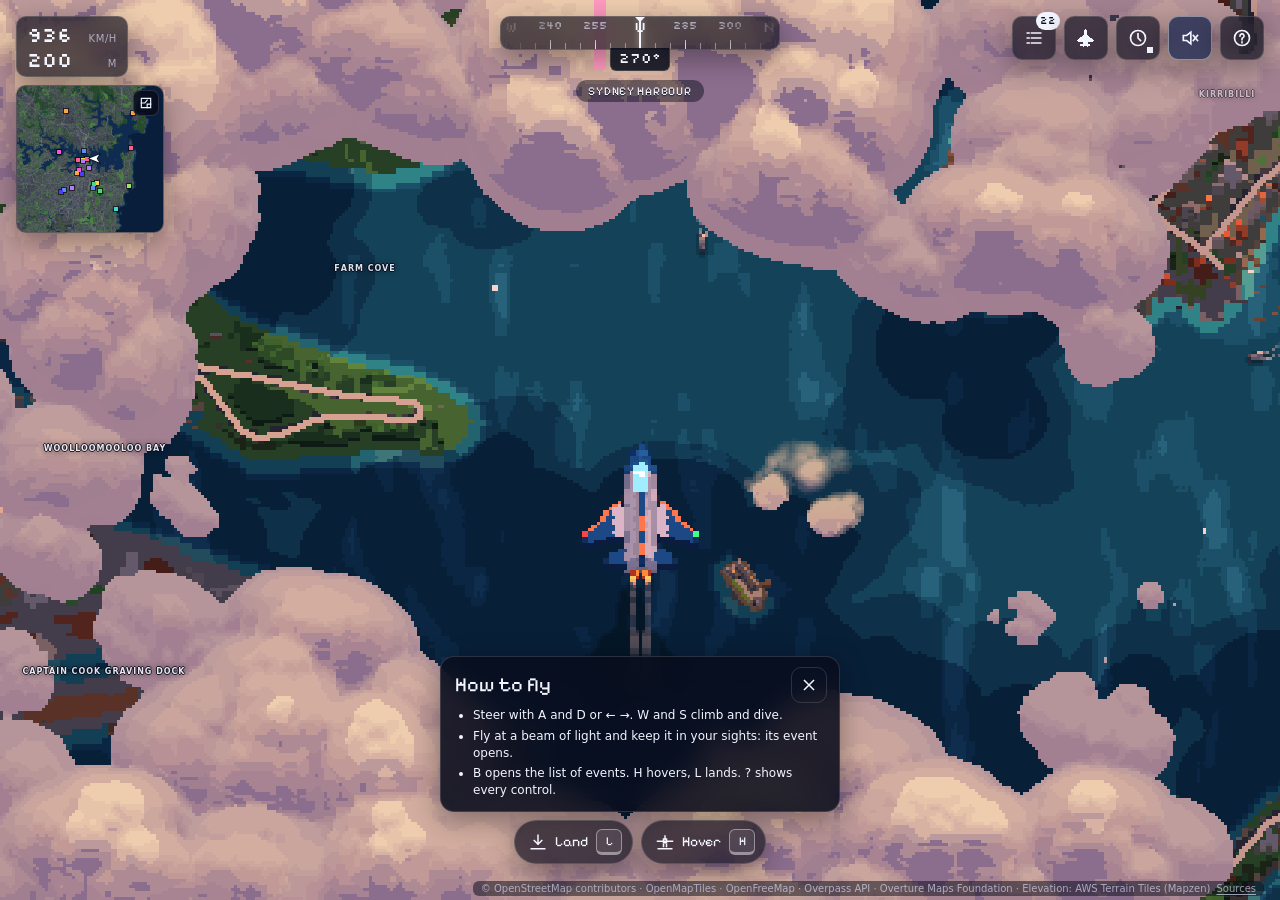
==== commit 783786bb: "Test build: the new renderer, with the testers' known issues on first launch Everything since 19 Nov" ====
--- a/index.html
+++ b/index.html
@@ -6,8 +6,8 @@
     <!-- UI_CONFIG.theme.loadingBg, for before the script runs; src/ui/page-colour.test.ts keeps it in step. -->
     <meta name="theme-color" content="#0b1020" />
     <title>Flyby Sydney</title>
-    <script type="module" crossorigin src="./assets/index-BwXRC1Ut.js"></script>
-    <link rel="stylesheet" crossorigin href="./assets/index-CGlspt0a.css">
+    <script type="module" crossorigin src="./assets/index-CG-iHTWJ.js"></script>
+    <link rel="stylesheet" crossorigin href="./assets/index-CVdnJUlf.css">
   </head>
   <body>
     <div id="app">
--- a/assets/index-CVdnJUlf.css
+++ b/assets/index-CVdnJUlf.css
@@ -0,0 +1 @@
+:root{color-scheme:dark}html,body{margin:0;height:100%;overflow:hidden;background:#0b1020;overscroll-behavior:none;-webkit-tap-highlight-color:transparent}#app{position:fixed;inset:0}#view{position:absolute;inset:0;width:100%;height:100%;display:block;image-rendering:crisp-edges;image-rendering:pixelated;touch-action:none;user-select:none;-webkit-user-select:none}.fs-ui{--fs-font-pixel: "Pixelify Sans", ui-monospace, "SF Mono", Menlo, Consolas, monospace;--fs-family-number: "Silkscreen", "Pixelify Sans", ui-monospace, "SF Mono", Menlo, Consolas, monospace;--fs-font-ui: system-ui, -apple-system, "Segoe UI", Roboto, "Helvetica Neue", Arial, sans-serif;--edge-t: max(var(--fs-gutter), env(safe-area-inset-top, 0px));--edge-r: max(var(--fs-gutter), env(safe-area-inset-right, 0px));--edge-b: max(var(--fs-gutter), env(safe-area-inset-bottom, 0px));--edge-l: max(var(--fs-gutter), env(safe-area-inset-left, 0px));--btn: var(--fs-button);--map: var(--fs-minimap);--steer: var(--fs-steer-zone);--boost: var(--fs-boost);--pad-btn: var(--fs-pad-button);--pad-land: var(--fs-pad-land);--top-right-w: calc(4 * var(--btn) + 3 * var(--fs-gap));--readout-w: var(--fs-readout-w);--side: max(var(--readout-w), var(--top-right-w));--touch-col-gap: 10px;--pad-gap: 8px;--touch-right-w: calc(var(--fs-zoom-button) + var(--touch-col-gap) + var(--pad-btn) + var(--pad-gap) + var(--boost));--c: var(--fs-text);--c-soft: var(--fs-hover);position:fixed;inset:0;overflow:hidden;overflow:clip;pointer-events:none;color:var(--fs-text);font-family:var(--fs-font-ui);font-size:var(--fs-font-body);line-height:1.35;-webkit-font-smoothing:antialiased;-webkit-tap-highlight-color:transparent;-webkit-user-select:none;user-select:none}.fs-ui.fs-compact{--btn: var(--fs-button-compact);--readout-w: var(--fs-readout-compact-w);--map: var(--fs-minimap-compact);--top-right-w: calc(2 * var(--btn) + var(--fs-gap))}.fs-ui.fs-short{--map: var(--fs-minimap-short);--steer: var(--fs-steer-zone-short);--boost: var(--fs-boost-short);--pad-btn: var(--fs-pad-button-short);--pad-land: var(--fs-pad-land-short)}.fs-ui [hidden]{display:none!important}.fs-ui *,.fs-ui *:before,.fs-ui *:after{box-sizing:border-box}:where(.fs-ui) :where(button,input,a){font:inherit;color:inherit}:where(.fs-ui) :where(button){cursor:pointer;border:0;background:none;padding:0;margin:0}.fs-ui :focus-visible{outline:2px solid var(--fs-text);outline-offset:2px}.fs-ui :focus:not(:focus-visible){outline:none}.fs-hit{pointer-events:auto}.fs-num,.fs-panel-title,.fs-dialog-title,.fs-card-title,.fs-loading-title{font-family:var(--fs-font-pixel);font-variant-numeric:tabular-nums;letter-spacing:.02em}.fs-num{font-family:var(--fs-family-number);letter-spacing:0}.fs-icon{width:1em;height:1em;flex:none;fill:none;stroke:currentColor;stroke-width:2;stroke-linecap:square;stroke-linejoin:miter}.fs-visually-hidden{position:absolute!important;width:1px;height:1px;overflow:hidden;clip:rect(0 0 0 0);white-space:nowrap}.fs-glass,.fs-glass-strong{background:var(--fs-panel-bg);border:1px solid var(--fs-border);box-shadow:var(--fs-shadow);-webkit-backdrop-filter:blur(var(--fs-blur)) saturate(1.4);backdrop-filter:blur(var(--fs-blur)) saturate(1.4)}.fs-glass-strong{background:var(--fs-panel-bg-strong)}.fs-layer{position:absolute;inset:0;overflow:hidden;pointer-events:none;z-index:var(--fs-z-labels)}.fs-labels{position:absolute;inset:0}.fs-safe-probe{position:fixed;top:env(safe-area-inset-top,0px);right:env(safe-area-inset-right,0px);bottom:env(safe-area-inset-bottom,0px);left:env(safe-area-inset-left,0px);visibility:hidden;pointer-events:none}.fs-label{position:absolute;left:0;top:0;white-space:nowrap;will-change:transform,opacity;pointer-events:none}.fs-label-inner{display:inline-flex;align-items:center;gap:var(--fs-gap-small);transform:translate(-50%,-50%)}.fs-label-dot{display:none}.fs-label-place .fs-label-inner{font-size:var(--fs-font-place-label);font-weight:650;font-variant-caps:all-small-caps;letter-spacing:.08em;color:var(--fs-text);text-shadow:1px 0 0 var(--fs-label-outline),-1px 0 0 var(--fs-label-outline),0 1px 0 var(--fs-label-outline),0 -1px 0 var(--fs-label-outline),0 0 6px var(--fs-label-outline)}.fs-label-landmark .fs-label-inner{transform:translate(-50%,calc(-100% - var(--fs-label-landmark-offset)));font-family:var(--fs-font-pixel);font-size:var(--fs-font-landmark-label);text-transform:uppercase;letter-spacing:.08em;color:var(--fs-text);text-shadow:1px 0 0 var(--fs-label-outline),-1px 0 0 var(--fs-label-outline),0 1px 0 var(--fs-label-outline),0 -1px 0 var(--fs-label-outline)}.fs-label-landmark .fs-label-inner:before{content:"";width:5px;height:5px;background:var(--fs-text);transform:rotate(45deg);box-shadow:0 0 0 1px var(--fs-label-outline)}.fs-label-event .fs-label-inner{pointer-events:auto;cursor:pointer;transform:translate(-50%,calc(-100% - var(--fs-label-event-offset)));padding:3px 9px 3px 7px;border-radius:999px;background:var(--fs-label-bg);border:1px solid var(--fs-border);font-size:var(--fs-font-event-label);font-weight:600;max-width:40vw}.fs-label-event .fs-label-text{overflow:hidden;text-overflow:ellipsis}.fs-label-event .fs-label-dot{display:block;flex:none;width:8px;height:8px;background:var(--c);box-shadow:0 0 6px var(--c)}.fs-label-event:hover .fs-label-inner{border-color:var(--c)}.fs-lock{--half: 40px;position:absolute;left:0;top:0;z-index:var(--fs-z-lock);color:var(--c, var(--fs-lock-neutral));pointer-events:none;will-change:transform}.fs-corner{position:absolute;left:0;top:0;width:var(--fs-lock-bracket);height:var(--fs-lock-bracket);line-height:0;filter:drop-shadow(0 0 1px rgba(0,0,0,.9)) drop-shadow(0 0 4px var(--c, transparent))}.fs-tl{transform:translate(calc(-1 * var(--half)),calc(-1 * var(--half)))}.fs-tr{transform:translate(calc(var(--half) - var(--fs-lock-bracket)),calc(-1 * var(--half))) scaleX(-1)}.fs-bl{transform:translate(calc(-1 * var(--half)),calc(var(--half) - var(--fs-lock-bracket))) scaleY(-1)}.fs-br{transform:translate(calc(var(--half) - var(--fs-lock-bracket)),calc(var(--half) - var(--fs-lock-bracket))) scale(-1)}.fs-bracket{display:block}.fs-bracket-ink{fill:currentColor}.fs-ring{position:absolute;left:0;top:0;transform:translate(-50%,-50%) rotate(-90deg);filter:drop-shadow(0 0 1px rgba(0,0,0,.9))}.fs-ring-track{fill:none;stroke:#ffffff47}.fs-ring-fill{fill:none;stroke:currentColor}.fs-lock-below{position:absolute;left:0;top:calc(var(--half) + var(--fs-lock-title-gap));transform:translate(-50%);display:flex;flex-direction:column;align-items:center;gap:3px}.fs-lock-title{max-width:60vw;overflow:hidden;text-overflow:ellipsis;white-space:nowrap;padding:2px 8px;border-radius:6px;background:var(--fs-panel-bg);border:1px solid var(--fs-border);font-family:var(--fs-font-pixel);font-size:var(--fs-font-small);color:var(--fs-text)}.fs-lock-hint{padding:1px 7px;border-radius:6px;background:var(--c, var(--fs-lock-neutral));color:var(--fs-loading-bg);font-family:var(--fs-font-pixel);font-size:var(--fs-font-tiny);letter-spacing:.06em;text-transform:uppercase;white-space:nowrap}.fs-lock.fs-locked .fs-corner{animation:fs-flash .5s steps(2,jump-none) 2}@keyframes fs-flash{50%{opacity:.25}}.fs-top{position:absolute;top:var(--edge-t);left:var(--edge-l);right:var(--edge-r);display:grid;grid-template-columns:minmax(var(--side),1fr) minmax(0,var(--fs-compass-w)) minmax(var(--side),1fr);gap:var(--fs-gap);align-items:start;z-index:var(--fs-z-hud);pointer-events:none}.fs-wide.fs-panel-open .fs-top{right:calc(var(--edge-r) + var(--fs-panel-w) + var(--fs-gap));--side: var(--readout-w)}.fs-top-left{display:flex;flex-direction:column;align-items:flex-start;gap:var(--fs-gap)}.fs-top-centre{display:flex;flex-direction:column;align-items:center;min-width:0}.fs-readouts{width:var(--readout-w);padding:6px 10px;border-radius:var(--fs-radius-small);display:grid;gap:2px}.fs-readout{display:flex;align-items:baseline;justify-content:space-between;gap:var(--fs-gap-small)}.fs-readout-value{font-size:var(--fs-font-number);line-height:1.1}.fs-readout-unit{font-size:var(--fs-font-tiny);color:var(--fs-muted);text-transform:uppercase;letter-spacing:.06em}.fs-compact .fs-readout-value{font-size:var(--fs-font-number-compact)}.fs-fps{padding:3px 8px;border-radius:999px;font-size:var(--fs-font-small);display:inline-flex;gap:var(--fs-gap-small);align-items:baseline}.fs-compass{position:relative;width:100%;height:var(--fs-compass-h);border-radius:var(--fs-radius-small)}.fs-compass-window{position:absolute;inset:0;overflow:hidden;border-radius:inherit;-webkit-mask-image:linear-gradient(90deg,transparent,#000 22%,#000 78%,transparent);mask-image:linear-gradient(90deg,transparent,#000 22%,#000 78%,transparent)}.fs-compass-strip{position:absolute;top:0;bottom:0;left:50%;background-image:linear-gradient(90deg,rgba(255,255,255,.4) 1px,transparent 1px);background-size:var(--fs-compass-tick) 6px;background-position:0 100%;background-repeat:repeat-x;will-change:transform}.fs-compass-mark{position:absolute;top:3px;transform:translate(-50%);font-family:var(--fs-family-number);font-size:var(--fs-font-compass);color:var(--fs-muted);line-height:1}.fs-compass-mark:after{content:"";position:absolute;left:50%;top:calc(var(--fs-compass-h) - 14px);width:1px;height:10px;background:#ffffffa6}.fs-compass-mark.fs-cardinal{font-size:var(--fs-font-body);color:var(--fs-text)}.fs-compass-mark.fs-north{font-weight:700}.fs-compass-car{position:absolute;top:0;width:8px;height:8px;margin-left:-4px;border-radius:2px;background:#ffd166;box-shadow:0 0 6px #ffd166cc;transition:none;pointer-events:none}.fs-car-chevron{position:absolute;width:0;height:0;border-left:9px solid transparent;border-right:9px solid transparent;border-bottom:14px solid #ffd166;filter:drop-shadow(0 0 4px rgba(0,0,0,.5));opacity:0;pointer-events:none}.fs-compass-needle{position:absolute;left:50%;top:0;bottom:0;width:2px;margin-left:-1px;background:var(--fs-text);box-shadow:0 0 6px #fff9}.fs-compass-needle:before{content:"";position:absolute;left:-4px;top:0;border:5px solid transparent;border-top-color:var(--fs-text)}.fs-compass-readout{position:absolute;left:50%;top:100%;transform:translate(-50%,-1px);padding:1px 8px 2px;border-radius:0 0 6px 6px;background:var(--fs-panel-bg-strong);border:1px solid var(--fs-border);border-top:0;font-size:var(--fs-font-body)}.fs-banner{margin-top:30px;max-width:100%;padding:3px 12px;border-radius:999px;background:#04081473;font-family:var(--fs-font-pixel);font-size:var(--fs-font-small);letter-spacing:.06em;text-transform:uppercase;white-space:nowrap;overflow:hidden;text-overflow:ellipsis;text-shadow:0 1px 0 var(--fs-label-outline)}.fs-street{margin-top:6px;max-width:100%;padding:3px 10px;border-radius:999px;display:inline-flex;align-items:center;gap:7px;font-size:var(--fs-font-tiny)}.fs-street-label{font-family:var(--fs-font-pixel);letter-spacing:.06em;text-transform:uppercase;white-space:nowrap;overflow:hidden;text-overflow:ellipsis;min-width:0}.fs-street-bar{flex:none;width:40px;height:6px;background:#ffffff29;overflow:hidden}.fs-street-fill{display:block;width:100%;height:100%;background:var(--fs-text);transform:scaleX(0);transform-origin:left}.fs-street-num{flex:none;min-width:3ch;text-align:right}.fs-compact .fs-street-bar{display:none}.fs-minimap{position:relative;width:var(--map);height:var(--map);border-radius:var(--fs-radius-small);overflow:hidden;pointer-events:auto}.fs-minimap-canvas{display:block;width:100%;height:100%;image-rendering:pixelated;image-rendering:crisp-edges;cursor:pointer}.fs-minimap-toggle{position:absolute;top:4px;right:4px;width:26px;height:26px;display:grid;place-items:center;border-radius:7px;background:var(--fs-panel-bg-strong);border:1px solid var(--fs-border);font-size:14px}.fs-minimap.fs-collapsed{width:36px;height:36px}.fs-minimap.fs-collapsed .fs-minimap-canvas{display:none}.fs-minimap.fs-collapsed .fs-minimap-toggle{inset:4px;width:auto;height:auto;background:none;border:0}.fs-top-right{position:absolute;top:var(--edge-t);right:var(--edge-r);z-index:var(--fs-z-popover);pointer-events:none}.fs-topbar{display:grid;grid-auto-flow:column;gap:var(--fs-gap)}.fs-compact .fs-topbar{grid-auto-flow:row;grid-template-columns:repeat(2,var(--btn))}.fs-round{position:relative;width:var(--btn);height:var(--btn);display:grid;place-items:center;border-radius:var(--fs-radius-small);font-size:20px;transition:background-color var(--fs-fast),border-color var(--fs-fast)}.fs-round:hover{background-color:#1e2642cc}.fs-round.fs-on{border-color:var(--fs-border-strong);background-color:#283256d9}.fs-badge{position:absolute;top:-5px;right:-5px;min-width:18px;height:18px;padding:0 4px;border-radius:9px;display:grid;place-items:center;background:var(--fs-text);color:var(--fs-loading-bg);font-size:var(--fs-font-tiny);line-height:1}.fs-live-dot{position:absolute;right:6px;bottom:6px;width:6px;height:6px;background:var(--fs-text);opacity:0}.fs-btn-time.fs-live .fs-live-dot{opacity:1;animation:fs-blink 2s steps(2,jump-none) infinite}@keyframes fs-blink{50%{opacity:.2}}.fs-popover{position:absolute;top:calc(100% + var(--fs-gap));right:0;width:min(var(--fs-popover-w),calc(100vw - 2 * var(--fs-gutter)));max-height:calc(100vh - var(--edge-t) - var(--edge-b) - 2 * var(--btn) - 3 * var(--fs-gap));overflow-y:auto;overscroll-behavior:contain;padding:12px 14px 14px;border-radius:var(--fs-radius);background:var(--fs-panel-bg-strong)}.fs-popover-head{display:flex;align-items:center;justify-content:space-between;gap:var(--fs-gap)}.fs-popover-title{font-family:var(--fs-font-pixel);font-size:var(--fs-font-body)}.fs-time-value{display:block;margin:10px 0 8px;font-size:var(--fs-font-heading)}.fs-popover-note{margin:10px 0 0;color:var(--fs-muted);font-size:var(--fs-font-small)}.fs-popover-section{margin-top:12px;padding-top:12px;border-top:1px solid var(--fs-border)}.fs-quality-head{display:flex;align-items:center;justify-content:space-between;gap:var(--fs-gap);flex-wrap:wrap}.fs-slider{width:100%;height:28px;margin:0;background:transparent;-webkit-appearance:none;appearance:none;cursor:pointer}.fs-slider::-webkit-slider-runnable-track{height:8px;border-radius:2px;background:linear-gradient(90deg,#141c3d 0% 20%,#c9875a 26%,#8fb7e0 40% 70%,#d9785a 77%,#3a2a5c 84%,#141c3d 92%);border:1px solid var(--fs-border)}.fs-slider::-moz-range-track{height:8px;border-radius:2px;background:linear-gradient(90deg,#141c3d 0% 20%,#c9875a 26%,#8fb7e0 40% 70%,#d9785a 77%,#3a2a5c 84%,#141c3d 92%);border:1px solid var(--fs-border)}.fs-slider::-webkit-slider-thumb{-webkit-appearance:none;width:18px;height:22px;margin-top:-8px;border-radius:3px;background:var(--fs-text);border:2px solid var(--fs-loading-bg);box-shadow:0 0 0 1px var(--fs-border-strong)}.fs-slider::-moz-range-thumb{width:14px;height:18px;border-radius:3px;background:var(--fs-text);border:2px solid var(--fs-loading-bg)}.fs-time-ticks{position:relative;height:14px;margin:2px 9px 0}.fs-time-tick{position:absolute;top:0;transform:translate(-50%);font-size:var(--fs-font-tiny);color:var(--fs-muted);white-space:nowrap}.fs-sound-chips{display:inline-flex;gap:6px}.fs-sound-row{display:grid;grid-template-columns:5.5em 1fr;align-items:center;gap:var(--fs-gap);margin-top:6px}.fs-sound-label{color:var(--fs-muted);font-size:var(--fs-font-small)}.fs-sound-row.fs-with-value{grid-template-columns:5.5em 1fr 3.4em}.fs-sound-value{color:var(--fs-muted);font-size:var(--fs-font-small);text-align:right}.fs-slider.fs-level::-webkit-slider-runnable-track{background:#ffffff24}.fs-slider.fs-level::-moz-range-track{background:#ffffff24}.fs-caption{margin:0;max-width:min(440px,100%);padding:5px 14px;border-radius:var(--fs-radius-small);font-size:var(--fs-font-small);text-align:center}.fs-chip{height:var(--fs-chip-h);padding:0 11px;border-radius:999px;border:1px solid var(--fs-border);background:#ffffff0a;font-size:13px;font-weight:600;display:inline-flex;align-items:center;gap:6px;white-space:nowrap;flex:none;transition:background-color var(--fs-fast),border-color var(--fs-fast)}.fs-chip:hover{background:var(--fs-hover)}.fs-chip.fs-on{background:#ffffff29;border-color:var(--fs-border-strong)}.fs-chip-cat.fs-on{background:var(--c-soft);border-color:var(--c)}.fs-chip-icon{font-size:14px;line-height:1}.fs-static{pointer-events:none}.fs-icon-btn{width:36px;height:36px;flex:none;display:grid;place-items:center;border-radius:var(--fs-radius-small);border:1px solid var(--fs-border);font-size:18px;transition:background-color var(--fs-fast)}.fs-icon-btn:hover{background:var(--fs-hover)}.fs-btn{flex:1 1 0;min-width:0;height:var(--fs-action-h);padding:0 14px;display:inline-flex;align-items:center;justify-content:center;gap:8px;border-radius:var(--fs-radius-small);border:1px solid var(--fs-border-strong);background:#ffffff0f;font-weight:650;text-decoration:none;white-space:nowrap;font-size:var(--fs-font-body);transition:background-color var(--fs-fast),filter var(--fs-fast)}.fs-btn .fs-icon{font-size:18px}.fs-btn:hover{background:var(--fs-hover)}.fs-btn-primary{flex-basis:100%;background:var(--c);border-color:transparent;color:var(--fs-loading-bg);box-shadow:0 0 22px var(--c-soft)}.fs-btn-primary:hover{filter:brightness(1.08)}.fs-link-btn{font-size:var(--fs-font-small);color:var(--fs-muted);text-decoration:underline;text-underline-offset:2px}.fs-tag{display:inline-flex;align-items:center;gap:4px;padding:1px 6px;border-radius:4px;border:1px dashed var(--fs-border-strong);color:var(--fs-muted);font-size:var(--fs-font-tiny);text-transform:uppercase;letter-spacing:.06em;white-space:nowrap}.fs-tag-sample{height:var(--fs-chip-h);padding:0 10px;border-radius:999px;font-size:var(--fs-font-tiny)}.fs-tag .fs-icon{font-size:12px}.fs-panel{position:absolute;left:0;right:0;bottom:0;z-index:var(--fs-z-panel);display:flex;flex-direction:column;max-height:var(--fs-sheet-max);border-radius:var(--fs-radius) var(--fs-radius) 0 0;border-bottom:0;padding-bottom:env(safe-area-inset-bottom,0px);padding-left:env(safe-area-inset-left,0px);padding-right:env(safe-area-inset-right,0px);visibility:hidden;transform:translate3d(0,calc(100% + 24px),0);transition:transform var(--fs-panel) cubic-bezier(.2,.8,.2,1),visibility 0s linear var(--fs-panel);-webkit-user-select:text;user-select:text}.fs-panel.fs-open{visibility:visible;transform:none;transition:transform var(--fs-panel) cubic-bezier(.2,.8,.2,1),visibility 0s}.fs-panel.fs-dragging{transition:none}.fs-drawer{height:var(--fs-sheet-max)}.fs-card{z-index:var(--fs-z-card)}.fs-wide .fs-panel{top:calc(var(--edge-t) + var(--btn) + var(--fs-gap));right:var(--edge-r);bottom:var(--edge-b);left:auto;width:min(var(--fs-panel-w),calc(100vw - 2 * var(--fs-gutter)));height:auto;max-height:none;border-radius:var(--fs-radius);border-bottom:1px solid var(--fs-border);padding:0;transform:translate3d(calc(100% + var(--edge-r) + 24px),0,0)}.fs-wide .fs-card{bottom:auto;max-height:calc(100% - var(--edge-t) - var(--btn) - var(--fs-gap) - var(--edge-b))}.fs-wide .fs-panel.fs-open{transform:none}.fs-short .fs-panel-head{padding-bottom:6px}.fs-panel-head{flex:none;padding:8px var(--fs-gutter) 10px;touch-action:none}.fs-wide .fs-panel-head{padding-top:14px;touch-action:auto}.fs-grabber{width:38px;height:4px;margin:0 auto 8px;border-radius:2px;background:#ffffff4d}.fs-wide .fs-grabber{display:none}.fs-panel-head-row{display:flex;align-items:center;justify-content:space-between;gap:var(--fs-gap)}.fs-panel-head-text{display:flex;align-items:baseline;gap:10px;min-width:0}.fs-panel-title{margin:0;font-size:var(--fs-font-heading);font-weight:600;outline:none}.fs-count{color:var(--fs-muted);font-size:var(--fs-font-small)}.fs-panel-body{flex:1 1 auto;min-height:0;overflow-y:auto;overscroll-behavior:contain;-webkit-overflow-scrolling:touch;touch-action:pan-y;padding:0 var(--fs-gutter) var(--fs-gutter)}.fs-search{display:flex;align-items:center;gap:8px;height:42px;padding:0 12px;border-radius:var(--fs-radius-small);background:#ffffff0f;border:1px solid var(--fs-border);color:var(--fs-muted);font-size:16px}.fs-search:focus-within{border-color:var(--fs-border-strong)}.fs-search-input{flex:1;min-width:0;height:100%;border:0;outline:none;background:transparent;color:var(--fs-text);font-size:var(--fs-font-input);-webkit-user-select:text;user-select:text}.fs-search-input::placeholder{color:var(--fs-muted)}.fs-chips{display:flex;flex-wrap:wrap;gap:6px;margin-top:10px}.fs-chips-scroll{flex-wrap:nowrap;overflow-x:auto;margin-left:calc(-1 * var(--fs-gutter));margin-right:calc(-1 * var(--fs-gutter));padding:0 var(--fs-gutter) 2px;scrollbar-width:none;touch-action:pan-x pan-y;-webkit-mask-image:linear-gradient(90deg,#000 85%,transparent);mask-image:linear-gradient(90deg,#000 85%,transparent)}.fs-chips-when{flex-wrap:nowrap;overflow-x:auto;scrollbar-width:none}.fs-chips-when .fs-chip{flex:1 1 auto;justify-content:center;padding:0 6px}.fs-chips-when::-webkit-scrollbar,.fs-chips-scroll::-webkit-scrollbar{display:none}.fs-wide:not(.fs-short) .fs-chips-scroll{flex-wrap:wrap;overflow:visible;margin-left:0;margin-right:0;padding:0;-webkit-mask-image:none;mask-image:none}.fs-list-meta{display:flex;align-items:center;justify-content:space-between;gap:var(--fs-gap);margin:12px 0 8px}.fs-segment{display:inline-flex;padding:2px;border-radius:999px;border:1px solid var(--fs-border)}.fs-segment-btn{height:26px;padding:0 11px;border-radius:999px;font-size:var(--fs-font-small);font-weight:600;color:var(--fs-muted)}.fs-segment-btn.fs-on{background:#ffffff24;color:var(--fs-text)}.fs-list{list-style:none;margin:0;padding:0;display:flex;flex-direction:column;gap:4px}.fs-item{width:100%;display:grid;grid-template-columns:var(--fs-icon-tile) minmax(0,1fr) auto;gap:10px;align-items:center;padding:8px;border-radius:var(--fs-radius-small);border:1px solid transparent;background:#ffffff08;text-align:left;transition:background-color var(--fs-fast),border-color var(--fs-fast)}.fs-item:hover{background:var(--fs-hover)}.fs-item:focus-visible{outline:none;border-color:var(--c);background:var(--fs-hover)}.fs-tile{width:var(--fs-icon-tile);height:var(--fs-icon-tile);display:grid;place-items:center;border-radius:9px;background:var(--c-soft);box-shadow:inset 0 0 0 1px var(--c);font-size:18px;line-height:1}.fs-item-main{display:flex;flex-direction:column;gap:2px;min-width:0}.fs-item-title{font-weight:650;overflow:hidden;display:-webkit-box;-webkit-line-clamp:2;-webkit-box-orient:vertical}.fs-item-sub{display:flex;flex-wrap:nowrap;column-gap:6px;color:var(--fs-muted);font-size:var(--fs-font-small);min-width:0}.fs-item-venue{flex:0 1 auto;min-width:0;overflow:hidden;text-overflow:ellipsis;white-space:nowrap}.fs-item-when{flex:none;white-space:nowrap}.fs-item-when:before{content:"·";margin-right:6px}.fs-live-now .fs-item-when{color:var(--c);font-weight:650}.fs-item-meta{display:flex;flex-direction:column;align-items:flex-end;gap:3px;font-size:var(--fs-font-small);white-space:nowrap}.fs-item-distance:empty{display:none}.fs-item-price{color:var(--fs-muted);max-width:90px;overflow:hidden;text-overflow:ellipsis}.fs-empty{padding:28px 8px;text-align:center;color:var(--fs-muted)}.fs-card-tags{display:flex;flex-wrap:wrap;gap:6px;min-width:0}.fs-card-title{margin:2px 0 10px;font-size:var(--fs-font-heading);font-weight:600;line-height:1.2;outline:none;overflow-wrap:anywhere}.fs-facts{display:grid;gap:6px;margin-bottom:12px}.fs-fact{display:flex;align-items:flex-start;gap:10px}.fs-fact .fs-icon{font-size:16px;margin-top:1px;color:var(--c)}.fs-card-desc{margin:0 0 16px;line-height:1.5;color:#f3f5ffdb}.fs-card-actions{display:flex;flex-wrap:wrap;gap:var(--fs-gap)}.fs-card-actions .fs-btn-primary,.fs-card-actions .fs-btn-walk{flex:1 1 calc(50% - var(--fs-gap) / 2)}.fs-card .fs-peek-only{display:none}.fs-card.fs-peek .fs-peek-only{display:inline-flex}.fs-card.fs-peek .fs-peek-hide{display:none!important}.fs-card.fs-peek .fs-panel-body{cursor:pointer;overflow:hidden}.fs-card.fs-peek .fs-card-title{margin-bottom:4px;white-space:nowrap;overflow:hidden;text-overflow:ellipsis}.fs-card.fs-peek .fs-facts{margin-bottom:10px}.fs-card.fs-peek .fs-card-actions{flex-wrap:nowrap}.fs-card.fs-peek .fs-btn-primary,.fs-card.fs-peek .fs-btn-walk{flex-basis:0}.fs-card.fs-peek .fs-card-actions .fs-btn{padding:0 8px;gap:6px}.fs-compact .fs-card.fs-peek .fs-card-actions .fs-icon{display:none}.fs-touch-on:not(.fs-wide) .fs-card.fs-peek{left:var(--edge-l);right:var(--edge-r);bottom:calc(var(--edge-b) + var(--fs-attr-h) + var(--steer) + var(--fs-gap));border-radius:var(--fs-radius);border-bottom:1px solid var(--fs-border);padding:0}.fs-touch-on:not(.fs-wide) .fs-card.fs-peek .fs-grabber{display:none}.fs-card.fs-peek:not(.fs-open){opacity:0;transition:transform var(--fs-panel) cubic-bezier(.2,.8,.2,1),opacity var(--fs-panel),visibility 0s linear var(--fs-panel)}.fs-wide.fs-drawer-open .fs-card.fs-peek{top:auto;bottom:var(--edge-b)}.fs-roomy.fs-drawer-open .fs-card{right:calc(var(--edge-r) + var(--fs-panel-w) + var(--fs-gap))}.fs-roomy.fs-drawer-open .fs-card.fs-peek{top:calc(var(--edge-t) + var(--btn) + var(--fs-gap));bottom:auto}.fs-roomy.fs-drawer-open.fs-card-open .fs-top,.fs-roomy.fs-drawer-open.fs-card-open .fs-bottom-centre,.fs-roomy.fs-drawer-open.fs-card-open .fs-touch-right{right:calc(var(--edge-r) + 2 * var(--fs-panel-w) + 2 * var(--fs-gap))}.fs-wide.fs-panel-open .fs-popover{right:calc(var(--fs-panel-w) + var(--fs-gap))}.fs-roomy.fs-drawer-open.fs-card-open .fs-popover{right:calc(2 * var(--fs-panel-w) + 2 * var(--fs-gap))}.fs-short .fs-card:not(.fs-peek) .fs-card-actions{position:sticky;bottom:calc(-1 * var(--fs-gutter));margin:0 calc(-1 * var(--fs-gutter));padding:var(--fs-gap) var(--fs-gutter) var(--fs-gutter);background:var(--fs-loading-bg)}.fs-first{width:min(var(--fs-hint-w),100%);padding:10px 12px 12px 14px;border-radius:var(--fs-radius);pointer-events:auto}.fs-first-head{display:flex;align-items:center;justify-content:space-between;gap:var(--fs-gap);margin-bottom:4px}.fs-first-title{font-family:var(--fs-font-pixel);font-size:var(--fs-font-heading)}.fs-first-lines{margin:0;padding:0 0 0 18px;display:grid;gap:4px;font-size:var(--fs-font-small);line-height:1.4}.fs-panel-open:not(.fs-wide) .fs-first,.fs-short.fs-panel-open .fs-first{display:none}.fs-issues{max-height:min(60vh,26rem);overflow-y:auto}.fs-issues-intro{margin:0 0 6px;font-size:var(--fs-font-small);line-height:1.4}.fs-issues .fs-issues-lines{margin:0;padding:0 0 0 18px;display:grid;gap:4px;font-size:var(--fs-font-small);line-height:1.4}.fs-short .fs-first{position:relative;padding:6px 40px 6px 10px}.fs-short .fs-first-head{margin:0}.fs-short .fs-first-title{display:none}.fs-short .fs-first-head .fs-icon-btn{position:absolute;top:4px;right:4px;width:30px;height:30px}.fs-short .fs-first-lines{gap:1px;font-size:var(--fs-font-tiny)}.fs-bottom-centre{position:absolute;left:var(--edge-l);right:var(--edge-r);bottom:calc(var(--edge-b) + var(--fs-attr-h));display:flex;flex-direction:column;align-items:center;gap:var(--fs-gap);z-index:var(--fs-z-toast);pointer-events:none}.fs-touch-on:not(.fs-short) .fs-bottom-centre{bottom:calc(var(--edge-b) + var(--fs-attr-h) + var(--steer) + var(--fs-gap))}.fs-wide.fs-panel-open .fs-bottom-centre{right:calc(var(--edge-r) + var(--fs-panel-w) + var(--fs-gap))}.fs-panel-open:not(.fs-wide) .fs-status{display:none}.fs-status{display:flex;flex-direction:column;align-items:center;gap:var(--fs-gap);max-width:100%}.fs-status-pill{display:inline-flex;align-items:center;gap:10px;max-width:min(440px,100%);padding:7px 16px 7px 12px;border-radius:999px;font-size:18px}.fs-status-lines{display:flex;flex-direction:column;min-width:0}.fs-status-title{font-family:var(--fs-font-pixel);font-size:var(--fs-font-body);white-space:nowrap;overflow:hidden;text-overflow:ellipsis}.fs-status-hint{font-size:var(--fs-font-small);color:var(--fs-muted)}.fs-walk-tip .fs-status-hint{color:var(--fs-text)}.fs-hud-action{display:inline-flex;align-items:center;gap:8px;height:var(--fs-action-h);padding:0 10px 0 14px;border-radius:999px;font-family:var(--fs-font-pixel);font-size:var(--fs-font-body);transition:background-color var(--fs-fast),border-color var(--fs-fast)}.fs-hud-action .fs-icon{font-size:18px}.fs-hud-action:hover{background-color:#1e2642cc;border-color:var(--fs-border-strong)}.fs-warning{border-color:var(--fs-warning);color:var(--fs-warning);animation:fs-pulse 1.2s ease-in-out infinite}.fs-warning .fs-status-hint{color:var(--fs-text)}@keyframes fs-pulse{50%{box-shadow:0 0 0 4px #ffb5472e,var(--fs-shadow)}}.fs-toast{max-width:min(420px,100%);padding:8px 16px;border-radius:999px;font-size:var(--fs-font-small);text-align:center}.fs-toast-in{animation:fs-rise var(--fs-panel) ease-out}@keyframes fs-rise{0%{opacity:0;transform:translateY(8px)}}.fs-attr{position:absolute;right:var(--edge-r);bottom:max(4px,env(safe-area-inset-bottom,0px));max-width:calc(100% - 2 * var(--fs-gutter));z-index:var(--fs-z-hud);display:flex;flex-direction:column;align-items:flex-end;gap:var(--fs-gap-small);pointer-events:none}.fs-attr.fs-attr-open{z-index:var(--fs-z-modal)}.fs-wide.fs-panel-open .fs-attr{right:calc(var(--edge-r) + var(--fs-panel-w) + var(--fs-gap));max-width:calc(100% - var(--fs-panel-w) - var(--edge-r) - var(--fs-gap) - var(--edge-l))}.fs-attr-line{display:flex;align-items:center;gap:6px;max-width:100%;padding:1px 8px;border-radius:6px;background:#04081480;font-size:var(--fs-font-tiny);color:var(--fs-muted)}.fs-attr-text{overflow:hidden;text-overflow:ellipsis;white-space:nowrap}.fs-attr-more{text-decoration:underline;text-underline-offset:2px;font-size:var(--fs-font-tiny);flex:none}.fs-sources{width:min(340px,calc(100vw - 2 * var(--fs-gutter)));max-height:calc(100dvh - var(--edge-t) - var(--fs-attr-h) - var(--fs-gap));overflow-y:auto;overscroll-behavior:contain;padding:10px 12px;border-radius:var(--fs-radius-small);font-size:var(--fs-font-small);-webkit-user-select:text;user-select:text}.fs-sources-title{margin:0 0 6px;font-family:var(--fs-font-pixel);font-size:var(--fs-font-body);font-weight:600}.fs-sources ul{margin:0;padding-left:16px}.fs-sources li+li{margin-top:4px}.fs-sources a{color:var(--fs-text)}.fs-sources-title.fs-sources-gap{margin-top:10px}.fs-sources-text{margin:0}.fs-sources-text+.fs-sources-text{margin-top:4px}.fs-sources-meta{color:var(--fs-muted)}.fs-touch{position:absolute;bottom:calc(var(--edge-b) + var(--fs-attr-h));z-index:var(--fs-z-touch);pointer-events:none}.fs-touch-left{left:var(--edge-l);width:max(calc(2 * var(--fs-steer-radius)),min(var(--steer),calc(100% - var(--edge-l) - var(--edge-r) - var(--touch-right-w) - var(--fs-gap))));height:var(--steer)}.fs-wide.fs-panel-open .fs-touch-left{width:max(calc(2 * var(--fs-steer-radius)),min(var(--steer),calc(100% - var(--edge-l) - var(--edge-r) - var(--fs-panel-w) - var(--fs-gap) - var(--touch-right-w) - var(--fs-gap))))}.fs-steer{position:relative;width:100%;height:100%;border-radius:var(--fs-radius);touch-action:none}.fs-twin .fs-steer{pointer-events:none}.fs-stick{position:absolute;left:50%;top:50%;width:calc(2 * var(--fs-steer-radius));height:calc(2 * var(--fs-steer-radius));margin:calc(-1 * var(--fs-steer-radius)) 0 0 calc(-1 * var(--fs-steer-radius));border-radius:50%;background:#090d1c6b;border:1px solid var(--fs-border);-webkit-backdrop-filter:blur(6px);backdrop-filter:blur(6px);transition:opacity var(--fs-fast),transform var(--fs-knob-return) cubic-bezier(.22,1,.36,1)}.fs-stick:before{content:"";position:absolute;inset:22%;border-radius:50%;border:1px dashed rgba(255,255,255,.16)}.fs-stick-dir{position:absolute;inset:-1px;border-radius:50%;opacity:0;pointer-events:none;background:conic-gradient(from calc(-.5 * var(--stick-dir-arc, 110deg)),transparent 0deg,#f3f5ff calc(.25 * var(--stick-dir-arc, 110deg)),#f3f5ff calc(.75 * var(--stick-dir-arc, 110deg)),transparent var(--stick-dir-arc, 110deg));-webkit-mask:radial-gradient(farthest-side,transparent calc(100% - var(--stick-dir-band, 4px) - 1px),#000 calc(100% - var(--stick-dir-band, 4px)));mask:radial-gradient(farthest-side,transparent calc(100% - var(--stick-dir-band, 4px) - 1px),#000 calc(100% - var(--stick-dir-band, 4px)));will-change:transform,opacity;transition:opacity var(--fs-fast)}.fs-steering .fs-stick-dir{transition:none}.fs-knob{position:absolute;left:50%;top:50%;width:var(--fs-knob);height:var(--fs-knob);margin:calc(-.5 * var(--fs-knob)) 0 0 calc(-.5 * var(--fs-knob));border-radius:50%;background:#f3f5ffd1;box-shadow:0 2px 10px #0006,inset 0 -3px #00000026;will-change:transform;transition:transform var(--fs-knob-return) cubic-bezier(.22,1,.36,1)}.fs-steering .fs-stick,.fs-steering .fs-knob{transition:none}.fs-steering .fs-stick{background:#090d1c8c;border-color:var(--fs-border-strong)}.fs-steer-hint{position:absolute;left:50%;bottom:0;transform:translate(-50%);font-family:var(--fs-font-pixel);font-size:var(--fs-font-tiny);color:var(--fs-muted);text-transform:uppercase;letter-spacing:.1em;text-shadow:0 1px 0 var(--fs-label-outline)}.fs-steering .fs-steer-hint{opacity:0}.fs-touch-right{right:var(--edge-r);display:flex;align-items:flex-end;gap:var(--touch-col-gap)}.fs-wide.fs-panel-open .fs-touch-right{right:calc(var(--edge-r) + var(--fs-panel-w) + var(--fs-gap))}.fs-zoom-col{display:flex;flex-direction:column;gap:6px}.fs-pad-cluster{display:grid;grid-template-columns:var(--pad-btn) var(--boost);grid-template-rows:auto var(--pad-btn) auto var(--boost);gap:var(--pad-gap);place-items:center}.fs-pad-btn{width:var(--pad-btn);height:var(--pad-btn);display:flex;flex-direction:column;align-items:center;justify-content:center;gap:1px;border-radius:50%;background:#090d1c8c;border:1px solid var(--fs-border);box-shadow:0 4px 14px #0000004d;-webkit-backdrop-filter:blur(6px);backdrop-filter:blur(6px);font-size:20px;touch-action:none;-webkit-touch-callout:none;transition:transform 80ms ease-out,background-color 80ms,opacity var(--fs-fast)}.fs-pad-btn.fs-busy{opacity:var(--fs-busy-opacity)}.fs-pad-btn.fs-pressed{transform:scale(.92);background:#3c4878bf;border-color:var(--fs-border-strong)}.fs-pad-label{font-family:var(--fs-font-pixel);font-size:9px;text-transform:uppercase;letter-spacing:.06em;line-height:1}.fs-pad-boost{width:var(--boost);height:var(--boost);font-size:26px}.fs-pad-view{grid-area:2 / 1}.fs-pad-select{grid-area:2 / 2}.fs-pad-moves{grid-area:3 / 1 / 4 / 3}.fs-pad-roll{grid-area:4 / 1}.fs-pad-boost{grid-area:4 / 2}.fs-pad-moves{display:flex;gap:4px;width:100%}.fs-pad-btn.fs-pad-move{flex:1;width:auto;height:var(--pad-land);flex-direction:row;gap:4px;border-radius:999px;font-size:16px}.fs-pad-btn.fs-pad-action{grid-area:1 / 1 / 2 / 3;width:100%;height:var(--pad-land);flex-direction:row;gap:6px;border-radius:999px;font-size:18px}.fs-pad-cluster.fs-two-actions .fs-pad-btn.fs-pad-action{grid-area:1 / 1 / 2 / 2;padding:0 8px}.fs-pad-cluster.fs-two-actions .fs-pad-btn.fs-pad-drive{grid-area:1 / 2 / 2 / 3}.fs-pad-action .fs-pad-label{font-size:var(--fs-font-small)}.fs-pad-zoom{width:var(--fs-zoom-button);height:var(--fs-zoom-button);border-radius:var(--fs-radius-small);font-size:18px}.fs-pad-btn.fs-cam-btn{flex-direction:column;transition-property:opacity,transform,background-color;transition-timing-function:ease-out}.fs-pad-btn.fs-cam-btn.fs-cam-off{opacity:0;pointer-events:none}.fs-dip{position:absolute;inset:0;background:#000;opacity:0;pointer-events:none}.fs-modal{position:absolute;inset:0;z-index:var(--fs-z-modal);display:grid;place-items:center;padding:var(--edge-t) var(--edge-r) var(--edge-b) var(--edge-l);background:#0306108c}.fs-dialog{width:min(var(--fs-dialog-w),100%);max-height:100%;overflow-y:auto;overscroll-behavior:contain;padding:16px var(--fs-gutter) var(--fs-gutter);border-radius:var(--fs-radius)}.fs-dialog-head{display:flex;align-items:center;justify-content:space-between;gap:var(--fs-gap)}.fs-dialog-brand{display:flex;align-items:center;gap:12px}.fs-dialog-title{margin:0;font-size:var(--fs-font-heading);font-weight:600}.fs-dialog-intro{margin:10px 0 14px;color:var(--fs-muted);line-height:1.5}.fs-tabs{display:flex;flex-wrap:wrap;gap:6px;margin-bottom:8px}.fs-tab{flex:1 1 auto;height:var(--fs-chip-h);padding:0 10px;border-radius:999px;border:1px solid var(--fs-border);font-size:13px;font-weight:600;color:var(--fs-muted)}.fs-tab.fs-on{background:#ffffff24;border-color:var(--fs-border-strong);color:var(--fs-text)}.fs-tab-panel{outline:none}.fs-keys{margin:0}.fs-keys-heading{margin:14px 0 2px;font-family:var(--fs-font-pixel);font-size:var(--fs-font-small);font-weight:400;letter-spacing:.08em;text-transform:uppercase;color:var(--fs-muted)}.fs-keys-heading:first-child{margin-top:4px}.fs-key-row{display:grid;grid-template-columns:minmax(0,.9fr) minmax(0,1.1fr);gap:12px;align-items:center;padding:8px 0;border-bottom:1px solid var(--fs-border)}.fs-key-row:last-child{border-bottom:0}.fs-keys dt{font-weight:600}.fs-keys dd{margin:0;display:flex;flex-wrap:wrap;justify-content:flex-end;align-items:center;gap:4px;text-align:right}.fs-ui kbd{min-width:26px;height:26px;padding:0 7px;display:inline-grid;place-items:center;border-radius:6px;border:1px solid var(--fs-border-strong);border-bottom-width:3px;background:#ffffff14;font-family:var(--fs-font-pixel);font-size:var(--fs-font-small);line-height:1}.fs-or,.fs-sep{color:var(--fs-muted);font-size:var(--fs-font-tiny);padding:0 2px}.fs-words{color:var(--fs-muted);font-size:var(--fs-font-small)}.fs-loading{position:absolute;inset:0;z-index:var(--fs-z-loading);display:grid;place-items:center;background:radial-gradient(120% 80% at 50% 0%,rgba(91,140,255,.18),transparent 60%),var(--fs-loading-bg);transition:opacity var(--fs-loading-fade) ease}.fs-loading.fs-out{opacity:0;pointer-events:none}.fs-loading-inner{position:relative;z-index:1;padding:0 var(--fs-gutter) 12vh;text-align:center}.fs-loading-jet{display:inline-block;margin-bottom:14px;animation:fs-bob 2.4s ease-in-out infinite}.fs-jet-sprite{display:block}.fs-jet-sprite .fs-flame{animation:fs-blink .3s steps(2,jump-none) infinite}@keyframes fs-bob{50%{transform:translateY(-6px)}}.fs-loading-title{margin:0;font-size:var(--fs-font-title);font-weight:700;line-height:1;text-shadow:0 4px 0 rgba(0,0,0,.45)}.fs-loading-tagline{margin:10px 0 0;color:var(--fs-muted)}.fs-loading-bar{width:min(var(--fs-loading-bar-w),72vw);height:var(--fs-loading-bar-h);margin:26px auto 10px;border-radius:2px;background:#ffffff1a;border:1px solid var(--fs-border);overflow:hidden}.fs-loading-fill{height:100%;transform-origin:0 50%;transform:scaleX(0);transition:transform .2s ease-out}.fs-loading-status{margin:0;min-height:1.4em;color:var(--fs-muted);font-size:var(--fs-font-small)}.fs-loading-action{flex:none;margin-top:12px;min-width:160px}.fs-loading-failed .fs-loading-status{color:var(--fs-text);max-width:min(420px,86vw)}.fs-loading-skyline{position:absolute;left:0;right:0;bottom:0;width:100%;height:auto;image-rendering:pixelated;image-rendering:crisp-edges}.fs-reduced-motion *,.fs-reduced-motion *:before,.fs-reduced-motion *:after{animation:none!important;transition-duration:0ms!important}@media(prefers-reduced-motion:reduce){.fs-ui *,.fs-ui *:before,.fs-ui *:after{animation:none!important;transition-duration:0ms!important}}.fs-hud-actions{display:flex;flex-direction:row;align-items:center;justify-content:center;gap:var(--fs-gap)}.fs-hud-action.fs-on,.fs-pad-btn.fs-on{border-color:var(--fs-border-strong);background-color:#283256d9}.fs-pad-cluster.fs-two-actions .fs-pad-btn.fs-pad-action{flex-direction:column;gap:1px;padding:0 4px}.fs-pad-cluster.fs-two-actions .fs-pad-action .fs-pad-label{font-size:9px}.fs-pad-cluster.fs-two-actions .fs-pad-action .fs-icon{font-size:18px}.fs-touch-on:not(.fs-short) .fs-bottom-centre{--touch-stack-h: max(var(--steer), calc(2 * var(--pad-land) + var(--pad-btn) + var(--boost) + 3 * var(--pad-gap)));bottom:calc(var(--edge-b) + var(--fs-attr-h) + var(--touch-stack-h) + var(--fs-gap))}.fs-status-pill.fs-compact .fs-status-hint{display:none}.fs-help-note{margin:6px 0 0;font-size:var(--fs-font-small);color:var(--fs-muted)}.fs-short .fs-issues .fs-first-title{display:inline}.fs-short .fs-issues{max-height:55vh}.fs-sources .fs-issues-lines{margin-bottom:12px}
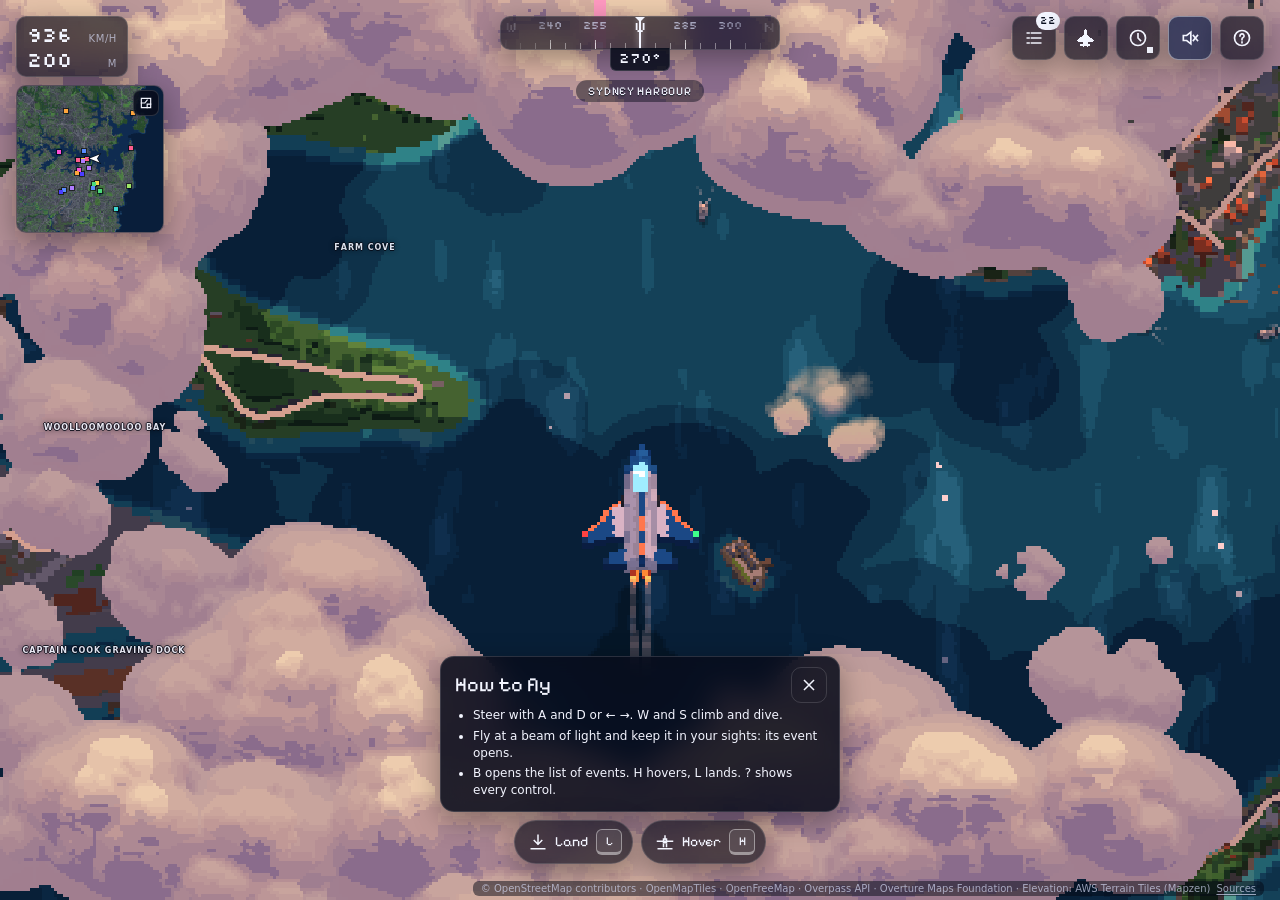
==== commit 51f8c60b: "Test build: the Hi3D jet, buildings on their ground, stronger evening lights, the testers' Copy repo" ====
--- a/index.html
+++ b/index.html
@@ -6,8 +6,8 @@
     <!-- UI_CONFIG.theme.loadingBg, for before the script runs; src/ui/page-colour.test.ts keeps it in step. -->
     <meta name="theme-color" content="#0b1020" />
     <title>Flyby Sydney</title>
-    <script type="module" crossorigin src="./assets/index-CG-iHTWJ.js"></script>
-    <link rel="stylesheet" crossorigin href="./assets/index-CVdnJUlf.css">
+    <script type="module" crossorigin src="./assets/index-1enT43OV.js"></script>
+    <link rel="stylesheet" crossorigin href="./assets/index-BzsxLqep.css">
   </head>
   <body>
     <div id="app">
--- a/assets/index-BzsxLqep.css
+++ b/assets/index-BzsxLqep.css
@@ -0,0 +1 @@
+:root{color-scheme:dark}html,body{margin:0;height:100%;overflow:hidden;background:#0b1020;overscroll-behavior:none;-webkit-tap-highlight-color:transparent}#app{position:fixed;inset:0}#view{position:absolute;inset:0;width:100%;height:100%;display:block;image-rendering:crisp-edges;image-rendering:pixelated;touch-action:none;user-select:none;-webkit-user-select:none}.fs-ui{--fs-font-pixel: "Pixelify Sans", ui-monospace, "SF Mono", Menlo, Consolas, monospace;--fs-family-number: "Silkscreen", "Pixelify Sans", ui-monospace, "SF Mono", Menlo, Consolas, monospace;--fs-font-ui: system-ui, -apple-system, "Segoe UI", Roboto, "Helvetica Neue", Arial, sans-serif;--edge-t: max(var(--fs-gutter), env(safe-area-inset-top, 0px));--edge-r: max(var(--fs-gutter), env(safe-area-inset-right, 0px));--edge-b: max(var(--fs-gutter), env(safe-area-inset-bottom, 0px));--edge-l: max(var(--fs-gutter), env(safe-area-inset-left, 0px));--btn: var(--fs-button);--map: var(--fs-minimap);--steer: var(--fs-steer-zone);--boost: var(--fs-boost);--pad-btn: var(--fs-pad-button);--pad-land: var(--fs-pad-land);--top-right-w: calc(4 * var(--btn) + 3 * var(--fs-gap));--readout-w: var(--fs-readout-w);--side: max(var(--readout-w), var(--top-right-w));--touch-col-gap: 10px;--pad-gap: 8px;--touch-right-w: calc(var(--fs-zoom-button) + var(--touch-col-gap) + var(--pad-btn) + var(--pad-gap) + var(--boost));--c: var(--fs-text);--c-soft: var(--fs-hover);position:fixed;inset:0;overflow:hidden;overflow:clip;pointer-events:none;color:var(--fs-text);font-family:var(--fs-font-ui);font-size:var(--fs-font-body);line-height:1.35;-webkit-font-smoothing:antialiased;-webkit-tap-highlight-color:transparent;-webkit-user-select:none;user-select:none}.fs-ui.fs-compact{--btn: var(--fs-button-compact);--readout-w: var(--fs-readout-compact-w);--map: var(--fs-minimap-compact);--top-right-w: calc(2 * var(--btn) + var(--fs-gap))}.fs-ui.fs-short{--map: var(--fs-minimap-short);--steer: var(--fs-steer-zone-short);--boost: var(--fs-boost-short);--pad-btn: var(--fs-pad-button-short);--pad-land: var(--fs-pad-land-short)}.fs-ui [hidden]{display:none!important}.fs-ui *,.fs-ui *:before,.fs-ui *:after{box-sizing:border-box}:where(.fs-ui) :where(button,input,a){font:inherit;color:inherit}:where(.fs-ui) :where(button){cursor:pointer;border:0;background:none;padding:0;margin:0}.fs-ui :focus-visible{outline:2px solid var(--fs-text);outline-offset:2px}.fs-ui :focus:not(:focus-visible){outline:none}.fs-hit{pointer-events:auto}.fs-num,.fs-panel-title,.fs-dialog-title,.fs-card-title,.fs-loading-title{font-family:var(--fs-font-pixel);font-variant-numeric:tabular-nums;letter-spacing:.02em}.fs-num{font-family:var(--fs-family-number);letter-spacing:0}.fs-icon{width:1em;height:1em;flex:none;fill:none;stroke:currentColor;stroke-width:2;stroke-linecap:square;stroke-linejoin:miter}.fs-visually-hidden{position:absolute!important;width:1px;height:1px;overflow:hidden;clip:rect(0 0 0 0);white-space:nowrap}.fs-glass,.fs-glass-strong{background:var(--fs-panel-bg);border:1px solid var(--fs-border);box-shadow:var(--fs-shadow);-webkit-backdrop-filter:blur(var(--fs-blur)) saturate(1.4);backdrop-filter:blur(var(--fs-blur)) saturate(1.4)}.fs-glass-strong{background:var(--fs-panel-bg-strong)}.fs-layer{position:absolute;inset:0;overflow:hidden;pointer-events:none;z-index:var(--fs-z-labels)}.fs-labels{position:absolute;inset:0}.fs-safe-probe{position:fixed;top:env(safe-area-inset-top,0px);right:env(safe-area-inset-right,0px);bottom:env(safe-area-inset-bottom,0px);left:env(safe-area-inset-left,0px);visibility:hidden;pointer-events:none}.fs-label{position:absolute;left:0;top:0;white-space:nowrap;will-change:transform,opacity;pointer-events:none}.fs-label-inner{display:inline-flex;align-items:center;gap:var(--fs-gap-small);transform:translate(-50%,-50%)}.fs-label-dot{display:none}.fs-label-place .fs-label-inner{font-size:var(--fs-font-place-label);font-weight:650;font-variant-caps:all-small-caps;letter-spacing:.08em;color:var(--fs-text);text-shadow:1px 0 0 var(--fs-label-outline),-1px 0 0 var(--fs-label-outline),0 1px 0 var(--fs-label-outline),0 -1px 0 var(--fs-label-outline),0 0 6px var(--fs-label-outline)}.fs-label-landmark .fs-label-inner{transform:translate(-50%,calc(-100% - var(--fs-label-landmark-offset)));font-family:var(--fs-font-pixel);font-size:var(--fs-font-landmark-label);text-transform:uppercase;letter-spacing:.08em;color:var(--fs-text);text-shadow:1px 0 0 var(--fs-label-outline),-1px 0 0 var(--fs-label-outline),0 1px 0 var(--fs-label-outline),0 -1px 0 var(--fs-label-outline)}.fs-label-landmark .fs-label-inner:before{content:"";width:5px;height:5px;background:var(--fs-text);transform:rotate(45deg);box-shadow:0 0 0 1px var(--fs-label-outline)}.fs-label-event .fs-label-inner{pointer-events:auto;cursor:pointer;transform:translate(-50%,calc(-100% - var(--fs-label-event-offset)));padding:3px 9px 3px 7px;border-radius:999px;background:var(--fs-label-bg);border:1px solid var(--fs-border);font-size:var(--fs-font-event-label);font-weight:600;max-width:40vw}.fs-label-event .fs-label-text{overflow:hidden;text-overflow:ellipsis}.fs-label-event .fs-label-dot{display:block;flex:none;width:8px;height:8px;background:var(--c);box-shadow:0 0 6px var(--c)}.fs-label-event:hover .fs-label-inner{border-color:var(--c)}.fs-lock{--half: 40px;position:absolute;left:0;top:0;z-index:var(--fs-z-lock);color:var(--c, var(--fs-lock-neutral));pointer-events:none;will-change:transform}.fs-corner{position:absolute;left:0;top:0;width:var(--fs-lock-bracket);height:var(--fs-lock-bracket);line-height:0;filter:drop-shadow(0 0 1px rgba(0,0,0,.9)) drop-shadow(0 0 4px var(--c, transparent))}.fs-tl{transform:translate(calc(-1 * var(--half)),calc(-1 * var(--half)))}.fs-tr{transform:translate(calc(var(--half) - var(--fs-lock-bracket)),calc(-1 * var(--half))) scaleX(-1)}.fs-bl{transform:translate(calc(-1 * var(--half)),calc(var(--half) - var(--fs-lock-bracket))) scaleY(-1)}.fs-br{transform:translate(calc(var(--half) - var(--fs-lock-bracket)),calc(var(--half) - var(--fs-lock-bracket))) scale(-1)}.fs-bracket{display:block}.fs-bracket-ink{fill:currentColor}.fs-ring{position:absolute;left:0;top:0;transform:translate(-50%,-50%) rotate(-90deg);filter:drop-shadow(0 0 1px rgba(0,0,0,.9))}.fs-ring-track{fill:none;stroke:#ffffff47}.fs-ring-fill{fill:none;stroke:currentColor}.fs-lock-below{position:absolute;left:0;top:calc(var(--half) + var(--fs-lock-title-gap));transform:translate(-50%);display:flex;flex-direction:column;align-items:center;gap:3px}.fs-lock-title{max-width:60vw;overflow:hidden;text-overflow:ellipsis;white-space:nowrap;padding:2px 8px;border-radius:6px;background:var(--fs-panel-bg);border:1px solid var(--fs-border);font-family:var(--fs-font-pixel);font-size:var(--fs-font-small);color:var(--fs-text)}.fs-lock-hint{padding:1px 7px;border-radius:6px;background:var(--c, var(--fs-lock-neutral));color:var(--fs-loading-bg);font-family:var(--fs-font-pixel);font-size:var(--fs-font-tiny);letter-spacing:.06em;text-transform:uppercase;white-space:nowrap}.fs-lock.fs-locked .fs-corner{animation:fs-flash .5s steps(2,jump-none) 2}@keyframes fs-flash{50%{opacity:.25}}.fs-top{position:absolute;top:var(--edge-t);left:var(--edge-l);right:var(--edge-r);display:grid;grid-template-columns:minmax(var(--side),1fr) minmax(0,var(--fs-compass-w)) minmax(var(--side),1fr);gap:var(--fs-gap);align-items:start;z-index:var(--fs-z-hud);pointer-events:none}.fs-wide.fs-panel-open .fs-top{right:calc(var(--edge-r) + var(--fs-panel-w) + var(--fs-gap));--side: var(--readout-w)}.fs-top-left{display:flex;flex-direction:column;align-items:flex-start;gap:var(--fs-gap)}.fs-top-centre{display:flex;flex-direction:column;align-items:center;min-width:0}.fs-readouts{width:var(--readout-w);padding:6px 10px;border-radius:var(--fs-radius-small);display:grid;gap:2px}.fs-readout{display:flex;align-items:baseline;justify-content:space-between;gap:var(--fs-gap-small)}.fs-readout-value{font-size:var(--fs-font-number);line-height:1.1}.fs-readout-unit{font-size:var(--fs-font-tiny);color:var(--fs-muted);text-transform:uppercase;letter-spacing:.06em}.fs-compact .fs-readout-value{font-size:var(--fs-font-number-compact)}.fs-fps{padding:3px 8px;border-radius:999px;font-size:var(--fs-font-small);display:inline-flex;gap:var(--fs-gap-small);align-items:baseline}.fs-compass{position:relative;width:100%;height:var(--fs-compass-h);border-radius:var(--fs-radius-small)}.fs-compass-window{position:absolute;inset:0;overflow:hidden;border-radius:inherit;-webkit-mask-image:linear-gradient(90deg,transparent,#000 22%,#000 78%,transparent);mask-image:linear-gradient(90deg,transparent,#000 22%,#000 78%,transparent)}.fs-compass-strip{position:absolute;top:0;bottom:0;left:50%;background-image:linear-gradient(90deg,rgba(255,255,255,.4) 1px,transparent 1px);background-size:var(--fs-compass-tick) 6px;background-position:0 100%;background-repeat:repeat-x;will-change:transform}.fs-compass-mark{position:absolute;top:3px;transform:translate(-50%);font-family:var(--fs-family-number);font-size:var(--fs-font-compass);color:var(--fs-muted);line-height:1}.fs-compass-mark:after{content:"";position:absolute;left:50%;top:calc(var(--fs-compass-h) - 14px);width:1px;height:10px;background:#ffffffa6}.fs-compass-mark.fs-cardinal{font-size:var(--fs-font-body);color:var(--fs-text)}.fs-compass-mark.fs-north{font-weight:700}.fs-compass-car{position:absolute;top:0;width:8px;height:8px;margin-left:-4px;border-radius:2px;background:#ffd166;box-shadow:0 0 6px #ffd166cc;transition:none;pointer-events:none}.fs-car-chevron{position:absolute;width:0;height:0;border-left:9px solid transparent;border-right:9px solid transparent;border-bottom:14px solid #ffd166;filter:drop-shadow(0 0 4px rgba(0,0,0,.5));opacity:0;pointer-events:none}.fs-compass-needle{position:absolute;left:50%;top:0;bottom:0;width:2px;margin-left:-1px;background:var(--fs-text);box-shadow:0 0 6px #fff9}.fs-compass-needle:before{content:"";position:absolute;left:-4px;top:0;border:5px solid transparent;border-top-color:var(--fs-text)}.fs-compass-readout{position:absolute;left:50%;top:100%;transform:translate(-50%,-1px);padding:1px 8px 2px;border-radius:0 0 6px 6px;background:var(--fs-panel-bg-strong);border:1px solid var(--fs-border);border-top:0;font-size:var(--fs-font-body)}.fs-banner{margin-top:30px;max-width:100%;padding:3px 12px;border-radius:999px;background:#04081473;font-family:var(--fs-font-pixel);font-size:var(--fs-font-small);letter-spacing:.06em;text-transform:uppercase;white-space:nowrap;overflow:hidden;text-overflow:ellipsis;text-shadow:0 1px 0 var(--fs-label-outline)}.fs-street{margin-top:6px;max-width:100%;padding:3px 10px;border-radius:999px;display:inline-flex;align-items:center;gap:7px;font-size:var(--fs-font-tiny)}.fs-street-label{font-family:var(--fs-font-pixel);letter-spacing:.06em;text-transform:uppercase;white-space:nowrap;overflow:hidden;text-overflow:ellipsis;min-width:0}.fs-street-bar{flex:none;width:40px;height:6px;background:#ffffff29;overflow:hidden}.fs-street-fill{display:block;width:100%;height:100%;background:var(--fs-text);transform:scaleX(0);transform-origin:left}.fs-street-num{flex:none;min-width:3ch;text-align:right}.fs-compact .fs-street-bar{display:none}.fs-minimap{position:relative;width:var(--map);height:var(--map);border-radius:var(--fs-radius-small);overflow:hidden;pointer-events:auto}.fs-minimap-canvas{display:block;width:100%;height:100%;image-rendering:pixelated;image-rendering:crisp-edges;cursor:pointer}.fs-minimap-toggle{position:absolute;top:4px;right:4px;width:26px;height:26px;display:grid;place-items:center;border-radius:7px;background:var(--fs-panel-bg-strong);border:1px solid var(--fs-border);font-size:14px}.fs-minimap.fs-collapsed{width:36px;height:36px}.fs-minimap.fs-collapsed .fs-minimap-canvas{display:none}.fs-minimap.fs-collapsed .fs-minimap-toggle{inset:4px;width:auto;height:auto;background:none;border:0}.fs-top-right{position:absolute;top:var(--edge-t);right:var(--edge-r);z-index:var(--fs-z-popover);pointer-events:none}.fs-topbar{display:grid;grid-auto-flow:column;gap:var(--fs-gap)}.fs-compact .fs-topbar{grid-auto-flow:row;grid-template-columns:repeat(2,var(--btn))}.fs-round{position:relative;width:var(--btn);height:var(--btn);display:grid;place-items:center;border-radius:var(--fs-radius-small);font-size:20px;transition:background-color var(--fs-fast),border-color var(--fs-fast)}.fs-round:hover{background-color:#1e2642cc}.fs-round.fs-on{border-color:var(--fs-border-strong);background-color:#283256d9}.fs-badge{position:absolute;top:-5px;right:-5px;min-width:18px;height:18px;padding:0 4px;border-radius:9px;display:grid;place-items:center;background:var(--fs-text);color:var(--fs-loading-bg);font-size:var(--fs-font-tiny);line-height:1}.fs-live-dot{position:absolute;right:6px;bottom:6px;width:6px;height:6px;background:var(--fs-text);opacity:0}.fs-btn-time.fs-live .fs-live-dot{opacity:1;animation:fs-blink 2s steps(2,jump-none) infinite}@keyframes fs-blink{50%{opacity:.2}}.fs-popover{position:absolute;top:calc(100% + var(--fs-gap));right:0;width:min(var(--fs-popover-w),calc(100vw - 2 * var(--fs-gutter)));max-height:calc(100vh - var(--edge-t) - var(--edge-b) - 2 * var(--btn) - 3 * var(--fs-gap));overflow-y:auto;overscroll-behavior:contain;padding:12px 14px 14px;border-radius:var(--fs-radius);background:var(--fs-panel-bg-strong)}.fs-compact .fs-popover{max-height:calc(100vh - var(--edge-t) - var(--edge-b) - 3 * var(--btn) - 4 * var(--fs-gap));max-height:calc(100dvh - var(--edge-t) - var(--edge-b) - 3 * var(--btn) - 4 * var(--fs-gap))}.fs-popover-head{display:flex;align-items:center;justify-content:space-between;gap:var(--fs-gap)}.fs-popover-title{font-family:var(--fs-font-pixel);font-size:var(--fs-font-body)}.fs-time-value{display:block;margin:10px 0 8px;font-size:var(--fs-font-heading)}.fs-popover-note{margin:10px 0 0;color:var(--fs-muted);font-size:var(--fs-font-small)}.fs-popover-section{margin-top:12px;padding-top:12px;border-top:1px solid var(--fs-border)}.fs-quality-head{display:flex;align-items:center;justify-content:space-between;gap:var(--fs-gap);flex-wrap:wrap}.fs-slider{width:100%;height:28px;margin:0;background:transparent;-webkit-appearance:none;appearance:none;cursor:pointer}.fs-slider::-webkit-slider-runnable-track{height:8px;border-radius:2px;background:linear-gradient(90deg,#141c3d 0% 20%,#c9875a 26%,#8fb7e0 40% 70%,#d9785a 77%,#3a2a5c 84%,#141c3d 92%);border:1px solid var(--fs-border)}.fs-slider::-moz-range-track{height:8px;border-radius:2px;background:linear-gradient(90deg,#141c3d 0% 20%,#c9875a 26%,#8fb7e0 40% 70%,#d9785a 77%,#3a2a5c 84%,#141c3d 92%);border:1px solid var(--fs-border)}.fs-slider::-webkit-slider-thumb{-webkit-appearance:none;width:18px;height:22px;margin-top:-8px;border-radius:3px;background:var(--fs-text);border:2px solid var(--fs-loading-bg);box-shadow:0 0 0 1px var(--fs-border-strong)}.fs-slider::-moz-range-thumb{width:14px;height:18px;border-radius:3px;background:var(--fs-text);border:2px solid var(--fs-loading-bg)}.fs-time-ticks{position:relative;height:14px;margin:2px 9px 0}.fs-time-tick{position:absolute;top:0;transform:translate(-50%);font-size:var(--fs-font-tiny);color:var(--fs-muted);white-space:nowrap}.fs-sound-chips{display:inline-flex;gap:6px}.fs-sound-row{display:grid;grid-template-columns:5.5em 1fr;align-items:center;gap:var(--fs-gap);margin-top:6px}.fs-sound-label{color:var(--fs-muted);font-size:var(--fs-font-small)}.fs-sound-row.fs-with-value{grid-template-columns:5.5em 1fr 3.4em}.fs-sound-value{color:var(--fs-muted);font-size:var(--fs-font-small);text-align:right}.fs-slider.fs-level::-webkit-slider-runnable-track{background:#ffffff24}.fs-slider.fs-level::-moz-range-track{background:#ffffff24}.fs-caption{margin:0;max-width:min(440px,100%);padding:5px 14px;border-radius:var(--fs-radius-small);font-size:var(--fs-font-small);text-align:center}.fs-chip{height:var(--fs-chip-h);padding:0 11px;border-radius:999px;border:1px solid var(--fs-border);background:#ffffff0a;font-size:13px;font-weight:600;display:inline-flex;align-items:center;gap:6px;white-space:nowrap;flex:none;transition:background-color var(--fs-fast),border-color var(--fs-fast)}.fs-chip:hover{background:var(--fs-hover)}.fs-chip.fs-on{background:#ffffff29;border-color:var(--fs-border-strong)}.fs-chip-cat.fs-on{background:var(--c-soft);border-color:var(--c)}.fs-chip-icon{font-size:14px;line-height:1}.fs-static{pointer-events:none}.fs-icon-btn{width:36px;height:36px;flex:none;display:grid;place-items:center;border-radius:var(--fs-radius-small);border:1px solid var(--fs-border);font-size:18px;transition:background-color var(--fs-fast)}.fs-icon-btn:hover{background:var(--fs-hover)}.fs-btn{flex:1 1 0;min-width:0;height:var(--fs-action-h);padding:0 14px;display:inline-flex;align-items:center;justify-content:center;gap:8px;border-radius:var(--fs-radius-small);border:1px solid var(--fs-border-strong);background:#ffffff0f;font-weight:650;text-decoration:none;white-space:nowrap;font-size:var(--fs-font-body);transition:background-color var(--fs-fast),filter var(--fs-fast)}.fs-btn .fs-icon{font-size:18px}.fs-btn:hover{background:var(--fs-hover)}.fs-btn-primary{flex-basis:100%;background:var(--c);border-color:transparent;color:var(--fs-loading-bg);box-shadow:0 0 22px var(--c-soft)}.fs-btn-primary:hover{filter:brightness(1.08)}.fs-link-btn{font-size:var(--fs-font-small);color:var(--fs-muted);text-decoration:underline;text-underline-offset:2px}.fs-tag{display:inline-flex;align-items:center;gap:4px;padding:1px 6px;border-radius:4px;border:1px dashed var(--fs-border-strong);color:var(--fs-muted);font-size:var(--fs-font-tiny);text-transform:uppercase;letter-spacing:.06em;white-space:nowrap}.fs-tag-sample{height:var(--fs-chip-h);padding:0 10px;border-radius:999px;font-size:var(--fs-font-tiny)}.fs-tag .fs-icon{font-size:12px}.fs-panel{position:absolute;left:0;right:0;bottom:0;z-index:var(--fs-z-panel);display:flex;flex-direction:column;max-height:var(--fs-sheet-max);border-radius:var(--fs-radius) var(--fs-radius) 0 0;border-bottom:0;padding-bottom:env(safe-area-inset-bottom,0px);padding-left:env(safe-area-inset-left,0px);padding-right:env(safe-area-inset-right,0px);visibility:hidden;transform:translate3d(0,calc(100% + 24px),0);transition:transform var(--fs-panel) cubic-bezier(.2,.8,.2,1),visibility 0s linear var(--fs-panel);-webkit-user-select:text;user-select:text}.fs-panel.fs-open{visibility:visible;transform:none;transition:transform var(--fs-panel) cubic-bezier(.2,.8,.2,1),visibility 0s}.fs-panel.fs-dragging{transition:none}.fs-drawer{height:var(--fs-sheet-max)}.fs-card{z-index:var(--fs-z-card)}.fs-wide .fs-panel{top:calc(var(--edge-t) + var(--btn) + var(--fs-gap));right:var(--edge-r);bottom:var(--edge-b);left:auto;width:min(var(--fs-panel-w),calc(100vw - 2 * var(--fs-gutter)));height:auto;max-height:none;border-radius:var(--fs-radius);border-bottom:1px solid var(--fs-border);padding:0;transform:translate3d(calc(100% + var(--edge-r) + 24px),0,0)}.fs-wide .fs-card{bottom:auto;max-height:calc(100% - var(--edge-t) - var(--btn) - var(--fs-gap) - var(--edge-b))}.fs-wide .fs-panel.fs-open{transform:none}.fs-short .fs-panel-head{padding-bottom:6px}.fs-panel-head{flex:none;padding:8px var(--fs-gutter) 10px;touch-action:none}.fs-wide .fs-panel-head{padding-top:14px;touch-action:auto}.fs-grabber{width:38px;height:4px;margin:0 auto 8px;border-radius:2px;background:#ffffff4d}.fs-wide .fs-grabber{display:none}.fs-panel-head-row{display:flex;align-items:center;justify-content:space-between;gap:var(--fs-gap)}.fs-panel-head-text{display:flex;align-items:baseline;gap:10px;min-width:0}.fs-panel-title{margin:0;font-size:var(--fs-font-heading);font-weight:600;outline:none}.fs-count{color:var(--fs-muted);font-size:var(--fs-font-small)}.fs-panel-body{flex:1 1 auto;min-height:0;overflow-y:auto;overscroll-behavior:contain;-webkit-overflow-scrolling:touch;touch-action:pan-y;padding:0 var(--fs-gutter) var(--fs-gutter)}.fs-search{display:flex;align-items:center;gap:8px;height:42px;padding:0 12px;border-radius:var(--fs-radius-small);background:#ffffff0f;border:1px solid var(--fs-border);color:var(--fs-muted);font-size:16px}.fs-search:focus-within{border-color:var(--fs-border-strong)}.fs-search-input{flex:1;min-width:0;height:100%;border:0;outline:none;background:transparent;color:var(--fs-text);font-size:var(--fs-font-input);-webkit-user-select:text;user-select:text}.fs-search-input::placeholder{color:var(--fs-muted)}.fs-chips{display:flex;flex-wrap:wrap;gap:6px;margin-top:10px}.fs-chips-scroll{flex-wrap:nowrap;overflow-x:auto;margin-left:calc(-1 * var(--fs-gutter));margin-right:calc(-1 * var(--fs-gutter));padding:0 var(--fs-gutter) 2px;scrollbar-width:none;touch-action:pan-x pan-y;-webkit-mask-image:linear-gradient(90deg,#000 85%,transparent);mask-image:linear-gradient(90deg,#000 85%,transparent)}.fs-chips-when{flex-wrap:nowrap;overflow-x:auto;scrollbar-width:none}.fs-chips-when .fs-chip{flex:1 1 auto;justify-content:center;padding:0 6px}.fs-chips-when::-webkit-scrollbar,.fs-chips-scroll::-webkit-scrollbar{display:none}.fs-wide:not(.fs-short) .fs-chips-scroll{flex-wrap:wrap;overflow:visible;margin-left:0;margin-right:0;padding:0;-webkit-mask-image:none;mask-image:none}.fs-list-meta{display:flex;align-items:center;justify-content:space-between;gap:var(--fs-gap);margin:12px 0 8px}.fs-segment{display:inline-flex;padding:2px;border-radius:999px;border:1px solid var(--fs-border)}.fs-segment-btn{height:26px;padding:0 11px;border-radius:999px;font-size:var(--fs-font-small);font-weight:600;color:var(--fs-muted)}.fs-segment-btn.fs-on{background:#ffffff24;color:var(--fs-text)}.fs-list{list-style:none;margin:0;padding:0;display:flex;flex-direction:column;gap:4px}.fs-item{width:100%;display:grid;grid-template-columns:var(--fs-icon-tile) minmax(0,1fr) auto;gap:10px;align-items:center;padding:8px;border-radius:var(--fs-radius-small);border:1px solid transparent;background:#ffffff08;text-align:left;transition:background-color var(--fs-fast),border-color var(--fs-fast)}.fs-item:hover{background:var(--fs-hover)}.fs-item:focus-visible{outline:none;border-color:var(--c);background:var(--fs-hover)}.fs-tile{width:var(--fs-icon-tile);height:var(--fs-icon-tile);display:grid;place-items:center;border-radius:9px;background:var(--c-soft);box-shadow:inset 0 0 0 1px var(--c);font-size:18px;line-height:1}.fs-item-main{display:flex;flex-direction:column;gap:2px;min-width:0}.fs-item-title{font-weight:650;overflow:hidden;display:-webkit-box;-webkit-line-clamp:2;-webkit-box-orient:vertical}.fs-item-sub{display:flex;flex-wrap:nowrap;column-gap:6px;color:var(--fs-muted);font-size:var(--fs-font-small);min-width:0}.fs-item-venue{flex:0 1 auto;min-width:0;overflow:hidden;text-overflow:ellipsis;white-space:nowrap}.fs-item-when{flex:none;white-space:nowrap}.fs-item-when:before{content:"·";margin-right:6px}.fs-live-now .fs-item-when{color:var(--c);font-weight:650}.fs-item-meta{display:flex;flex-direction:column;align-items:flex-end;gap:3px;font-size:var(--fs-font-small);white-space:nowrap}.fs-item-distance:empty{display:none}.fs-item-price{color:var(--fs-muted);max-width:90px;overflow:hidden;text-overflow:ellipsis}.fs-empty{padding:28px 8px;text-align:center;color:var(--fs-muted)}.fs-card-tags{display:flex;flex-wrap:wrap;gap:6px;min-width:0}.fs-card-title{margin:2px 0 10px;font-size:var(--fs-font-heading);font-weight:600;line-height:1.2;outline:none;overflow-wrap:anywhere}.fs-facts{display:grid;gap:6px;margin-bottom:12px}.fs-fact{display:flex;align-items:flex-start;gap:10px}.fs-fact .fs-icon{font-size:16px;margin-top:1px;color:var(--c)}.fs-card-desc{margin:0 0 16px;line-height:1.5;color:#f3f5ffdb}.fs-card-actions{display:flex;flex-wrap:wrap;gap:var(--fs-gap)}.fs-card-actions .fs-btn-primary,.fs-card-actions .fs-btn-walk{flex:1 1 calc(50% - var(--fs-gap) / 2)}.fs-card .fs-peek-only{display:none}.fs-card.fs-peek .fs-peek-only{display:inline-flex}.fs-card.fs-peek .fs-peek-hide{display:none!important}.fs-card.fs-peek .fs-panel-body{cursor:pointer;overflow:hidden}.fs-card.fs-peek .fs-card-title{margin-bottom:4px;white-space:nowrap;overflow:hidden;text-overflow:ellipsis}.fs-card.fs-peek .fs-facts{margin-bottom:10px}.fs-card.fs-peek .fs-card-actions{flex-wrap:nowrap}.fs-card.fs-peek .fs-btn-primary,.fs-card.fs-peek .fs-btn-walk{flex-basis:0}.fs-card.fs-peek .fs-card-actions .fs-btn{padding:0 8px;gap:6px}.fs-compact .fs-card.fs-peek .fs-card-actions .fs-icon{display:none}.fs-touch-on:not(.fs-wide) .fs-card.fs-peek{left:var(--edge-l);right:var(--edge-r);bottom:calc(var(--edge-b) + var(--fs-attr-h) + var(--steer) + var(--fs-gap));border-radius:var(--fs-radius);border-bottom:1px solid var(--fs-border);padding:0}.fs-touch-on:not(.fs-wide) .fs-card.fs-peek .fs-grabber{display:none}.fs-card.fs-peek:not(.fs-open){opacity:0;transition:transform var(--fs-panel) cubic-bezier(.2,.8,.2,1),opacity var(--fs-panel),visibility 0s linear var(--fs-panel)}.fs-wide.fs-drawer-open .fs-card.fs-peek{top:auto;bottom:var(--edge-b)}.fs-roomy.fs-drawer-open .fs-card{right:calc(var(--edge-r) + var(--fs-panel-w) + var(--fs-gap))}.fs-roomy.fs-drawer-open .fs-card.fs-peek{top:calc(var(--edge-t) + var(--btn) + var(--fs-gap));bottom:auto}.fs-roomy.fs-drawer-open.fs-card-open .fs-top,.fs-roomy.fs-drawer-open.fs-card-open .fs-bottom-centre,.fs-roomy.fs-drawer-open.fs-card-open .fs-touch-right{right:calc(var(--edge-r) + 2 * var(--fs-panel-w) + 2 * var(--fs-gap))}.fs-wide.fs-panel-open .fs-popover{right:calc(var(--fs-panel-w) + var(--fs-gap))}.fs-roomy.fs-drawer-open.fs-card-open .fs-popover{right:calc(2 * var(--fs-panel-w) + 2 * var(--fs-gap))}.fs-short .fs-card:not(.fs-peek) .fs-card-actions{position:sticky;bottom:calc(-1 * var(--fs-gutter));margin:0 calc(-1 * var(--fs-gutter));padding:var(--fs-gap) var(--fs-gutter) var(--fs-gutter);background:var(--fs-loading-bg)}.fs-first{width:min(var(--fs-hint-w),100%);padding:10px 12px 12px 14px;border-radius:var(--fs-radius);pointer-events:auto}.fs-first-head{display:flex;align-items:center;justify-content:space-between;gap:var(--fs-gap);margin-bottom:4px}.fs-first-title{font-family:var(--fs-font-pixel);font-size:var(--fs-font-heading)}.fs-first-lines{margin:0;padding:0 0 0 18px;display:grid;gap:4px;font-size:var(--fs-font-small);line-height:1.4}.fs-panel-open:not(.fs-wide) .fs-first,.fs-short.fs-panel-open .fs-first{display:none}.fs-issues{max-height:min(60vh,26rem);display:flex;flex-direction:column;overflow:hidden}.fs-issues-body{flex:1 1 auto;min-height:0;overflow-y:auto;overscroll-behavior:contain}.fs-issues-intro{margin:0 0 6px;font-size:var(--fs-font-small);line-height:1.4}.fs-issues .fs-issues-lines{margin:0;padding:0 0 0 18px;display:grid;gap:4px;font-size:var(--fs-font-small);line-height:1.4}.fs-issues-report{flex:none;display:flex;align-items:center;justify-content:space-between;gap:var(--fs-gap);margin-top:10px;padding-top:10px;border-top:1px solid var(--fs-border)}.fs-issues-report-line{font-size:var(--fs-font-small);color:var(--fs-muted)}.fs-short .fs-first{position:relative;padding:6px 40px 6px 10px}.fs-short .fs-first-head{margin:0}.fs-short .fs-first-title{display:none}.fs-short .fs-first-head .fs-icon-btn{position:absolute;top:4px;right:4px;width:30px;height:30px}.fs-short .fs-first-lines{gap:1px;font-size:var(--fs-font-tiny)}.fs-bottom-centre{position:absolute;left:var(--edge-l);right:var(--edge-r);bottom:calc(var(--edge-b) + var(--fs-attr-h));display:flex;flex-direction:column;align-items:center;gap:var(--fs-gap);z-index:var(--fs-z-toast);pointer-events:none}.fs-touch-on:not(.fs-short) .fs-bottom-centre{bottom:calc(var(--edge-b) + var(--fs-attr-h) + var(--steer) + var(--fs-gap))}.fs-wide.fs-panel-open .fs-bottom-centre{right:calc(var(--edge-r) + var(--fs-panel-w) + var(--fs-gap))}.fs-panel-open:not(.fs-wide) .fs-status{display:none}.fs-status{display:flex;flex-direction:column;align-items:center;gap:var(--fs-gap);max-width:100%}.fs-status-pill{display:inline-flex;align-items:center;gap:10px;max-width:min(440px,100%);padding:7px 16px 7px 12px;border-radius:999px;font-size:18px}.fs-status-lines{display:flex;flex-direction:column;min-width:0}.fs-status-title{font-family:var(--fs-font-pixel);font-size:var(--fs-font-body);white-space:nowrap;overflow:hidden;text-overflow:ellipsis}.fs-status-hint{font-size:var(--fs-font-small);color:var(--fs-muted)}.fs-walk-tip .fs-status-hint{color:var(--fs-text)}.fs-hud-action{display:inline-flex;align-items:center;gap:8px;height:var(--fs-action-h);padding:0 10px 0 14px;border-radius:999px;font-family:var(--fs-font-pixel);font-size:var(--fs-font-body);transition:background-color var(--fs-fast),border-color var(--fs-fast)}.fs-hud-action .fs-icon{font-size:18px}.fs-hud-action:hover{background-color:#1e2642cc;border-color:var(--fs-border-strong)}.fs-warning{border-color:var(--fs-warning);color:var(--fs-warning);animation:fs-pulse 1.2s ease-in-out infinite}.fs-warning .fs-status-hint{color:var(--fs-text)}@keyframes fs-pulse{50%{box-shadow:0 0 0 4px #ffb5472e,var(--fs-shadow)}}.fs-toast{max-width:min(420px,100%);padding:8px 16px;border-radius:999px;font-size:var(--fs-font-small);text-align:center}.fs-toast-in{animation:fs-rise var(--fs-panel) ease-out}@keyframes fs-rise{0%{opacity:0;transform:translateY(8px)}}.fs-attr{position:absolute;right:var(--edge-r);bottom:max(4px,env(safe-area-inset-bottom,0px));max-width:calc(100% - 2 * var(--fs-gutter));z-index:var(--fs-z-hud);display:flex;flex-direction:column;align-items:flex-end;gap:var(--fs-gap-small);pointer-events:none}.fs-attr.fs-attr-open{z-index:var(--fs-z-modal)}.fs-wide.fs-panel-open .fs-attr{right:calc(var(--edge-r) + var(--fs-panel-w) + var(--fs-gap));max-width:calc(100% - var(--fs-panel-w) - var(--edge-r) - var(--fs-gap) - var(--edge-l))}.fs-attr-line{display:flex;align-items:center;gap:6px;max-width:100%;padding:1px 8px;border-radius:6px;background:#04081480;font-size:var(--fs-font-tiny);color:var(--fs-muted)}.fs-attr-text{overflow:hidden;text-overflow:ellipsis;white-space:nowrap}.fs-attr-more{text-decoration:underline;text-underline-offset:2px;font-size:var(--fs-font-tiny);flex:none}.fs-sources{width:min(340px,calc(100vw - 2 * var(--fs-gutter)));max-height:calc(100dvh - var(--edge-t) - var(--fs-attr-h) - var(--fs-gap));overflow-y:auto;overscroll-behavior:contain;padding:10px 12px;border-radius:var(--fs-radius-small);font-size:var(--fs-font-small);-webkit-user-select:text;user-select:text}.fs-sources-title{margin:0 0 6px;font-family:var(--fs-font-pixel);font-size:var(--fs-font-body);font-weight:600}.fs-sources ul{margin:0;padding-left:16px}.fs-sources li+li{margin-top:4px}.fs-sources a{color:var(--fs-text)}.fs-sources-title.fs-sources-gap{margin-top:10px}.fs-sources-text{margin:0}.fs-sources-text+.fs-sources-text{margin-top:4px}.fs-sources-meta{color:var(--fs-muted)}.fs-touch{position:absolute;bottom:calc(var(--edge-b) + var(--fs-attr-h));z-index:var(--fs-z-touch);pointer-events:none}.fs-touch-left{left:var(--edge-l);width:max(calc(2 * var(--fs-steer-radius)),min(var(--steer),calc(100% - var(--edge-l) - var(--edge-r) - var(--touch-right-w) - var(--fs-gap))));height:var(--steer)}.fs-wide.fs-panel-open .fs-touch-left{width:max(calc(2 * var(--fs-steer-radius)),min(var(--steer),calc(100% - var(--edge-l) - var(--edge-r) - var(--fs-panel-w) - var(--fs-gap) - var(--touch-right-w) - var(--fs-gap))))}.fs-steer{position:relative;width:100%;height:100%;border-radius:var(--fs-radius);touch-action:none}.fs-twin .fs-steer{pointer-events:none}.fs-stick{position:absolute;left:50%;top:50%;width:calc(2 * var(--fs-steer-radius));height:calc(2 * var(--fs-steer-radius));margin:calc(-1 * var(--fs-steer-radius)) 0 0 calc(-1 * var(--fs-steer-radius));border-radius:50%;background:#090d1c6b;border:1px solid var(--fs-border);-webkit-backdrop-filter:blur(6px);backdrop-filter:blur(6px);transition:opacity var(--fs-fast),transform var(--fs-knob-return) cubic-bezier(.22,1,.36,1)}.fs-stick:before{content:"";position:absolute;inset:22%;border-radius:50%;border:1px dashed rgba(255,255,255,.16)}.fs-stick-dir{position:absolute;inset:-1px;border-radius:50%;opacity:0;pointer-events:none;background:conic-gradient(from calc(-.5 * var(--stick-dir-arc, 110deg)),transparent 0deg,#f3f5ff calc(.25 * var(--stick-dir-arc, 110deg)),#f3f5ff calc(.75 * var(--stick-dir-arc, 110deg)),transparent var(--stick-dir-arc, 110deg));-webkit-mask:radial-gradient(farthest-side,transparent calc(100% - var(--stick-dir-band, 4px) - 1px),#000 calc(100% - var(--stick-dir-band, 4px)));mask:radial-gradient(farthest-side,transparent calc(100% - var(--stick-dir-band, 4px) - 1px),#000 calc(100% - var(--stick-dir-band, 4px)));will-change:transform,opacity;transition:opacity var(--fs-fast)}.fs-steering .fs-stick-dir{transition:none}.fs-knob{position:absolute;left:50%;top:50%;width:var(--fs-knob);height:var(--fs-knob);margin:calc(-.5 * var(--fs-knob)) 0 0 calc(-.5 * var(--fs-knob));border-radius:50%;background:#f3f5ffd1;box-shadow:0 2px 10px #0006,inset 0 -3px #00000026;will-change:transform;transition:transform var(--fs-knob-return) cubic-bezier(.22,1,.36,1)}.fs-steering .fs-stick,.fs-steering .fs-knob{transition:none}.fs-steering .fs-stick{background:#090d1c8c;border-color:var(--fs-border-strong)}.fs-steer-hint{position:absolute;left:50%;bottom:0;transform:translate(-50%);font-family:var(--fs-font-pixel);font-size:var(--fs-font-tiny);color:var(--fs-muted);text-transform:uppercase;letter-spacing:.1em;text-shadow:0 1px 0 var(--fs-label-outline)}.fs-steering .fs-steer-hint{opacity:0}.fs-touch-right{right:var(--edge-r);display:flex;align-items:flex-end;gap:var(--touch-col-gap)}.fs-wide.fs-panel-open .fs-touch-right{right:calc(var(--edge-r) + var(--fs-panel-w) + var(--fs-gap))}.fs-zoom-col{display:flex;flex-direction:column;gap:6px}.fs-pad-cluster{display:grid;grid-template-columns:var(--pad-btn) var(--boost);grid-template-rows:auto var(--pad-btn) auto var(--boost);gap:var(--pad-gap);place-items:center}.fs-pad-btn{width:var(--pad-btn);height:var(--pad-btn);display:flex;flex-direction:column;align-items:center;justify-content:center;gap:1px;border-radius:50%;background:#090d1c8c;border:1px solid var(--fs-border);box-shadow:0 4px 14px #0000004d;-webkit-backdrop-filter:blur(6px);backdrop-filter:blur(6px);font-size:20px;touch-action:none;-webkit-touch-callout:none;transition:transform 80ms ease-out,background-color 80ms,opacity var(--fs-fast)}.fs-pad-btn.fs-busy{opacity:var(--fs-busy-opacity)}.fs-pad-btn.fs-pressed{transform:scale(.92);background:#3c4878bf;border-color:var(--fs-border-strong)}.fs-pad-label{font-family:var(--fs-font-pixel);font-size:9px;text-transform:uppercase;letter-spacing:.06em;line-height:1}.fs-pad-boost{width:var(--boost);height:var(--boost);font-size:26px}.fs-pad-view{grid-area:2 / 1}.fs-pad-select{grid-area:2 / 2}.fs-pad-moves{grid-area:3 / 1 / 4 / 3}.fs-pad-roll{grid-area:4 / 1}.fs-pad-boost{grid-area:4 / 2}.fs-pad-moves{display:flex;gap:4px;width:100%}.fs-pad-btn.fs-pad-move{flex:1;width:auto;height:var(--pad-land);flex-direction:row;gap:4px;border-radius:999px;font-size:16px}.fs-pad-btn.fs-pad-action{grid-area:1 / 1 / 2 / 3;width:100%;height:var(--pad-land);flex-direction:row;gap:6px;border-radius:999px;font-size:18px}.fs-pad-cluster.fs-two-actions .fs-pad-btn.fs-pad-action{grid-area:1 / 1 / 2 / 2;padding:0 8px}.fs-pad-cluster.fs-two-actions .fs-pad-btn.fs-pad-drive{grid-area:1 / 2 / 2 / 3}.fs-pad-action .fs-pad-label{font-size:var(--fs-font-small)}.fs-pad-zoom{width:var(--fs-zoom-button);height:var(--fs-zoom-button);border-radius:var(--fs-radius-small);font-size:18px}.fs-pad-btn.fs-cam-btn{flex-direction:column;transition-property:opacity,transform,background-color;transition-timing-function:ease-out}.fs-pad-btn.fs-cam-btn.fs-cam-off{opacity:0;pointer-events:none}.fs-dip{position:absolute;inset:0;background:#000;opacity:0;pointer-events:none}.fs-modal{position:absolute;inset:0;z-index:var(--fs-z-modal);display:grid;place-items:center;padding:var(--edge-t) var(--edge-r) var(--edge-b) var(--edge-l);background:#0306108c}.fs-dialog{width:min(var(--fs-dialog-w),100%);max-height:100%;overflow-y:auto;overscroll-behavior:contain;padding:16px var(--fs-gutter) var(--fs-gutter);border-radius:var(--fs-radius)}.fs-dialog-head{display:flex;align-items:center;justify-content:space-between;gap:var(--fs-gap)}.fs-dialog-brand{display:flex;align-items:center;gap:12px}.fs-dialog-title{margin:0;font-size:var(--fs-font-heading);font-weight:600}.fs-dialog-intro{margin:10px 0 14px;color:var(--fs-muted);line-height:1.5}.fs-tabs{display:flex;flex-wrap:wrap;gap:6px;margin-bottom:8px}.fs-tab{flex:1 1 auto;height:var(--fs-chip-h);padding:0 10px;border-radius:999px;border:1px solid var(--fs-border);font-size:13px;font-weight:600;color:var(--fs-muted)}.fs-tab.fs-on{background:#ffffff24;border-color:var(--fs-border-strong);color:var(--fs-text)}.fs-tab-panel{outline:none}.fs-keys{margin:0}.fs-keys-heading{margin:14px 0 2px;font-family:var(--fs-font-pixel);font-size:var(--fs-font-small);font-weight:400;letter-spacing:.08em;text-transform:uppercase;color:var(--fs-muted)}.fs-keys-heading:first-child{margin-top:4px}.fs-key-row{display:grid;grid-template-columns:minmax(0,.9fr) minmax(0,1.1fr);gap:12px;align-items:center;padding:8px 0;border-bottom:1px solid var(--fs-border)}.fs-key-row:last-child{border-bottom:0}.fs-keys dt{font-weight:600}.fs-keys dd{margin:0;display:flex;flex-wrap:wrap;justify-content:flex-end;align-items:center;gap:4px;text-align:right}.fs-ui kbd{min-width:26px;height:26px;padding:0 7px;display:inline-grid;place-items:center;border-radius:6px;border:1px solid var(--fs-border-strong);border-bottom-width:3px;background:#ffffff14;font-family:var(--fs-font-pixel);font-size:var(--fs-font-small);line-height:1}.fs-or,.fs-sep{color:var(--fs-muted);font-size:var(--fs-font-tiny);padding:0 2px}.fs-words{color:var(--fs-muted);font-size:var(--fs-font-small)}.fs-loading{position:absolute;inset:0;z-index:var(--fs-z-loading);display:grid;place-items:center;background:radial-gradient(120% 80% at 50% 0%,rgba(91,140,255,.18),transparent 60%),var(--fs-loading-bg);transition:opacity var(--fs-loading-fade) ease}.fs-loading.fs-out{opacity:0;pointer-events:none}.fs-loading-inner{position:relative;z-index:1;padding:0 var(--fs-gutter) 12vh;text-align:center}.fs-loading-jet{display:inline-block;margin-bottom:14px;animation:fs-bob 2.4s ease-in-out infinite}.fs-jet-sprite{display:block}.fs-jet-sprite .fs-flame{animation:fs-blink .3s steps(2,jump-none) infinite}@keyframes fs-bob{50%{transform:translateY(-6px)}}.fs-loading-title{margin:0;font-size:var(--fs-font-title);font-weight:700;line-height:1;text-shadow:0 4px 0 rgba(0,0,0,.45)}.fs-loading-tagline{margin:10px 0 0;color:var(--fs-muted)}.fs-loading-bar{width:min(var(--fs-loading-bar-w),72vw);height:var(--fs-loading-bar-h);margin:26px auto 10px;border-radius:2px;background:#ffffff1a;border:1px solid var(--fs-border);overflow:hidden}.fs-loading-fill{height:100%;transform-origin:0 50%;transform:scaleX(0);transition:transform .2s ease-out}.fs-loading-status{margin:0;min-height:1.4em;color:var(--fs-muted);font-size:var(--fs-font-small)}.fs-loading-action{flex:none;margin-top:12px;min-width:160px}.fs-loading-failed .fs-loading-status{color:var(--fs-text);max-width:min(420px,86vw)}.fs-loading-skyline{position:absolute;left:0;right:0;bottom:0;width:100%;height:auto;image-rendering:pixelated;image-rendering:crisp-edges}.fs-reduced-motion *,.fs-reduced-motion *:before,.fs-reduced-motion *:after{animation:none!important;transition-duration:0ms!important}@media(prefers-reduced-motion:reduce){.fs-ui *,.fs-ui *:before,.fs-ui *:after{animation:none!important;transition-duration:0ms!important}}.fs-hud-actions{display:flex;flex-direction:row;align-items:center;justify-content:center;gap:var(--fs-gap)}.fs-hud-action.fs-on,.fs-pad-btn.fs-on{border-color:var(--fs-border-strong);background-color:#283256d9}.fs-pad-cluster.fs-two-actions .fs-pad-btn.fs-pad-action{flex-direction:column;gap:1px;padding:0 4px}.fs-pad-cluster.fs-two-actions .fs-pad-action .fs-pad-label{font-size:9px}.fs-pad-cluster.fs-two-actions .fs-pad-action .fs-icon{font-size:18px}.fs-touch-on:not(.fs-short) .fs-bottom-centre{--touch-stack-h: max(var(--steer), calc(2 * var(--pad-land) + var(--pad-btn) + var(--boost) + 3 * var(--pad-gap)));bottom:calc(var(--edge-b) + var(--fs-attr-h) + var(--touch-stack-h) + var(--fs-gap))}.fs-status-pill.fs-compact .fs-status-hint{display:none}.fs-help-note{margin:6px 0 0;font-size:var(--fs-font-small);color:var(--fs-muted)}.fs-short .fs-issues .fs-first-title{display:inline}.fs-short .fs-issues{max-height:55vh}.fs-sources .fs-issues-lines{margin-bottom:12px}.fs-help-report{display:flex;align-items:center;justify-content:space-between;gap:var(--fs-gap);margin-top:14px;padding-top:12px;border-top:1px solid var(--fs-border)}.fs-help-report-line{color:var(--fs-muted);font-size:var(--fs-font-small)}.fs-ui .fs-report:focus{outline:none}.fs-report-title{font-family:var(--fs-font-pixel);font-weight:400}.fs-report-prompt{display:block;margin:12px 0 8px;line-height:1.45}.fs-report-note,.fs-report-text{display:block;box-sizing:border-box;width:100%;margin:0;padding:10px 12px;border-radius:var(--fs-radius-small);border:1px solid var(--fs-border);background:#ffffff0f;color:var(--fs-text);font:inherit;font-size:var(--fs-font-input);line-height:1.4;resize:vertical;outline:none;-webkit-user-select:text;user-select:text}.fs-report-note:focus,.fs-report-text:focus{border-color:var(--fs-border-strong)}.fs-report-note::placeholder{color:var(--fs-muted)}.fs-report-explain{margin:8px 0 12px;color:var(--fs-muted);font-size:var(--fs-font-small);line-height:1.45}.fs-report-actions{display:flex;flex-wrap:wrap;align-items:center;gap:10px 14px}.fs-report-actions .fs-btn-primary{flex:1 1 100%}.fs-report-actions .fs-btn-primary:hover{background:var(--c)}.fs-report-full{min-height:var(--fs-action-h);margin:0 auto}.fs-report-status{margin:4px 0 0;font-size:var(--fs-font-small);line-height:1.45}.fs-report-text{margin-top:10px;font-family:ui-monospace,SF Mono,Menlo,Consolas,monospace;font-size:var(--fs-font-small);white-space:pre;overflow:auto}
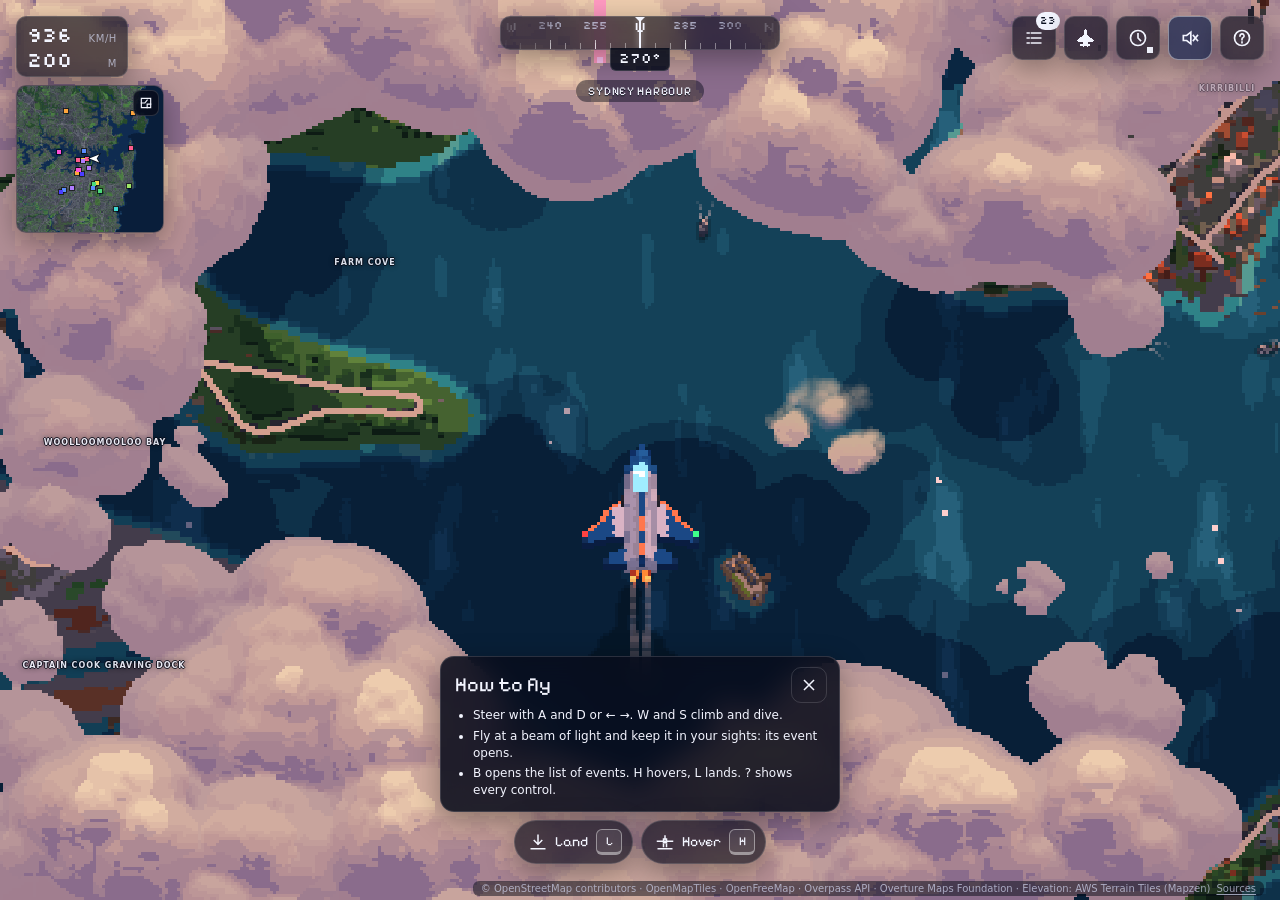
==== commit dc189331: "Test build: fireworks over Darling Harbour, Luna Park's rides, the jet's exhaust and heat shimmer, s" ====
--- a/index.html
+++ b/index.html
@@ -6,7 +6,7 @@
     <!-- UI_CONFIG.theme.loadingBg, for before the script runs; src/ui/page-colour.test.ts keeps it in step. -->
     <meta name="theme-color" content="#0b1020" />
     <title>Flyby Sydney</title>
-    <script type="module" crossorigin src="./assets/index-1enT43OV.js"></script>
+    <script type="module" crossorigin src="./assets/index-Wc1K-LHb.js"></script>
     <link rel="stylesheet" crossorigin href="./assets/index-BzsxLqep.css">
   </head>
   <body>
